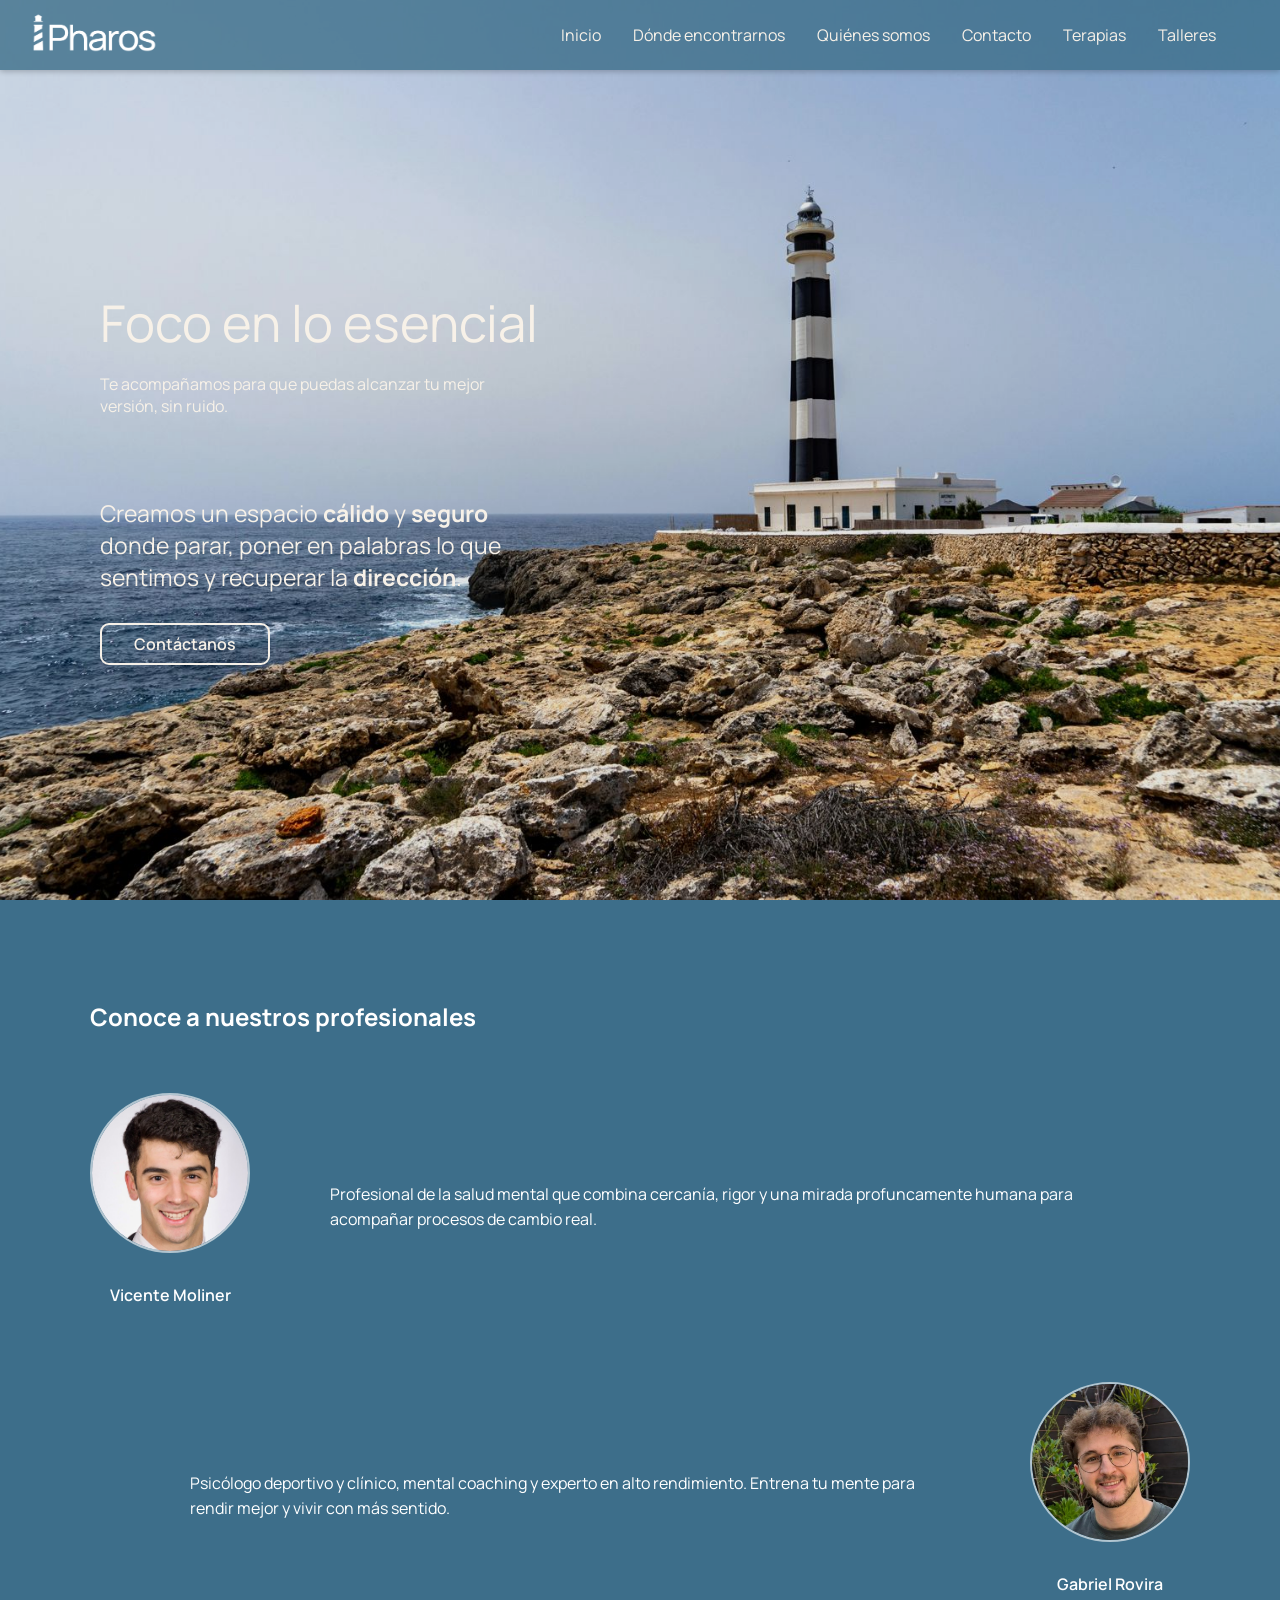
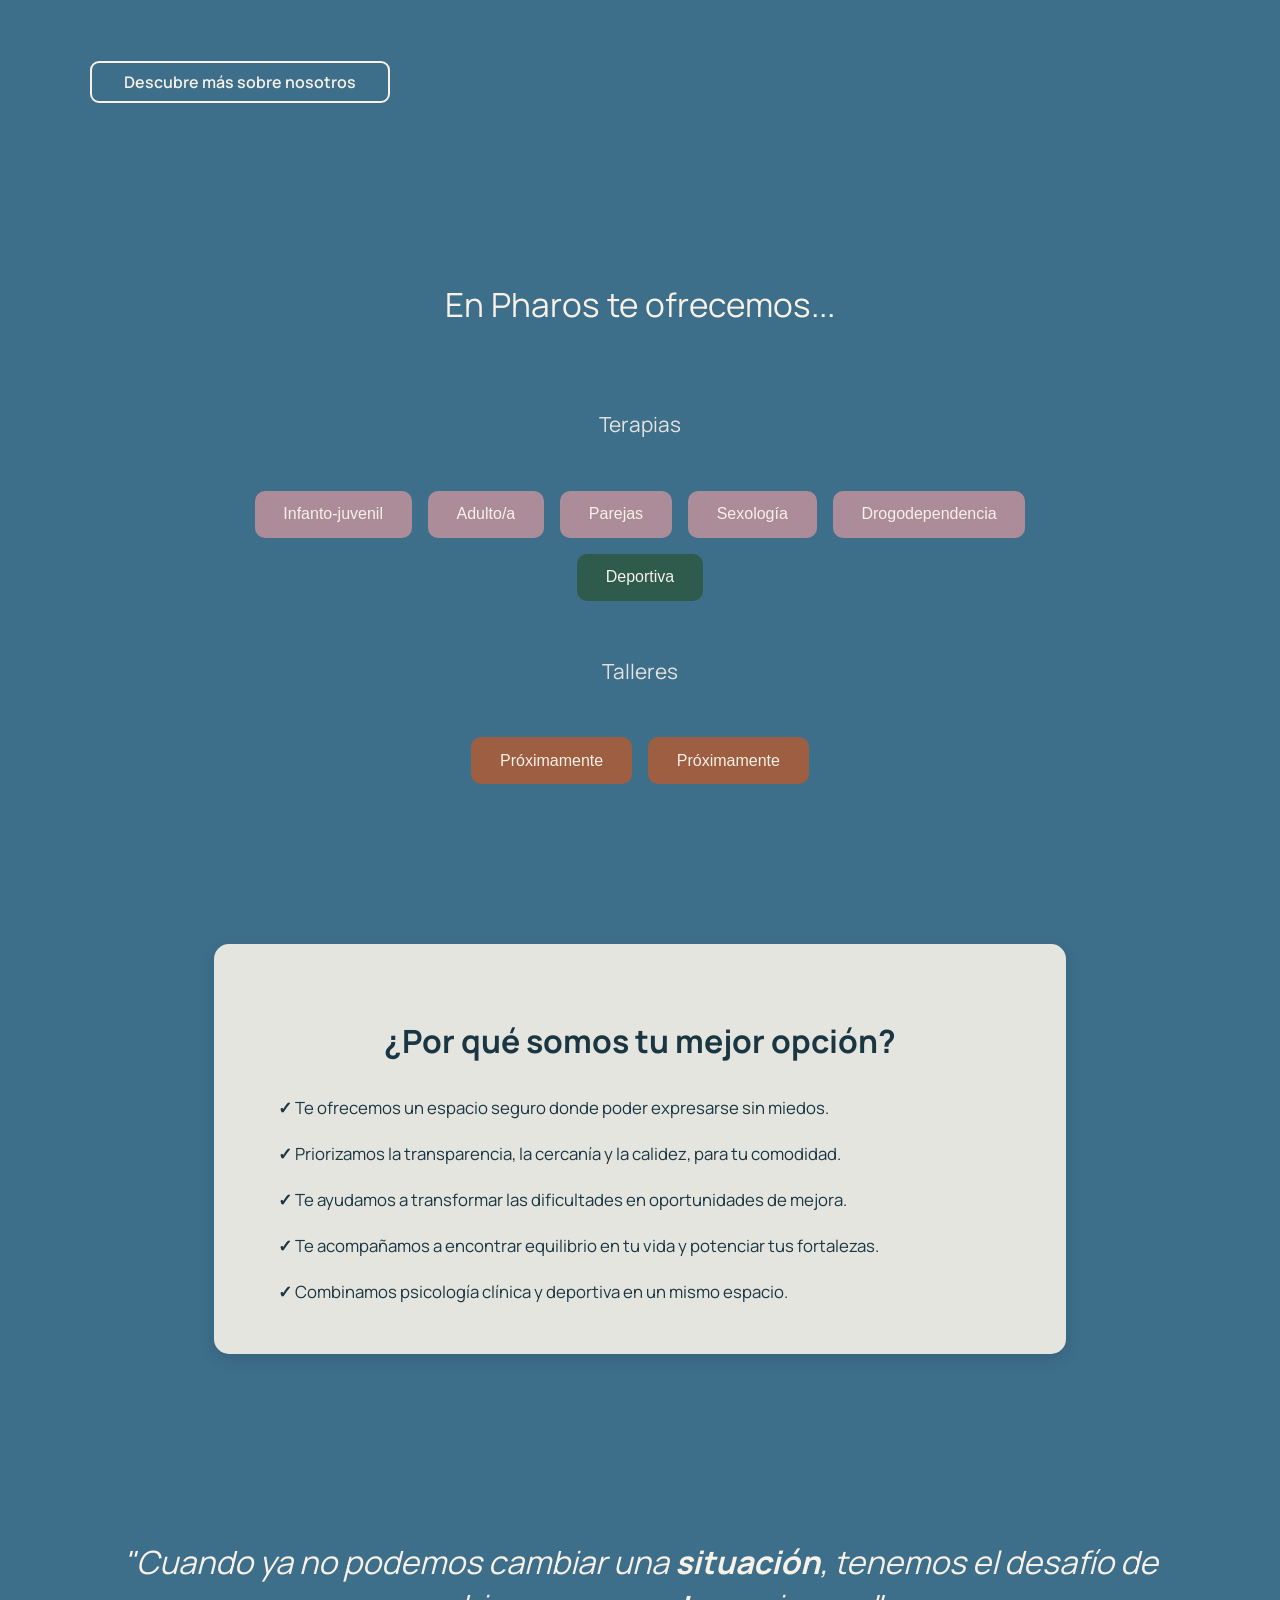
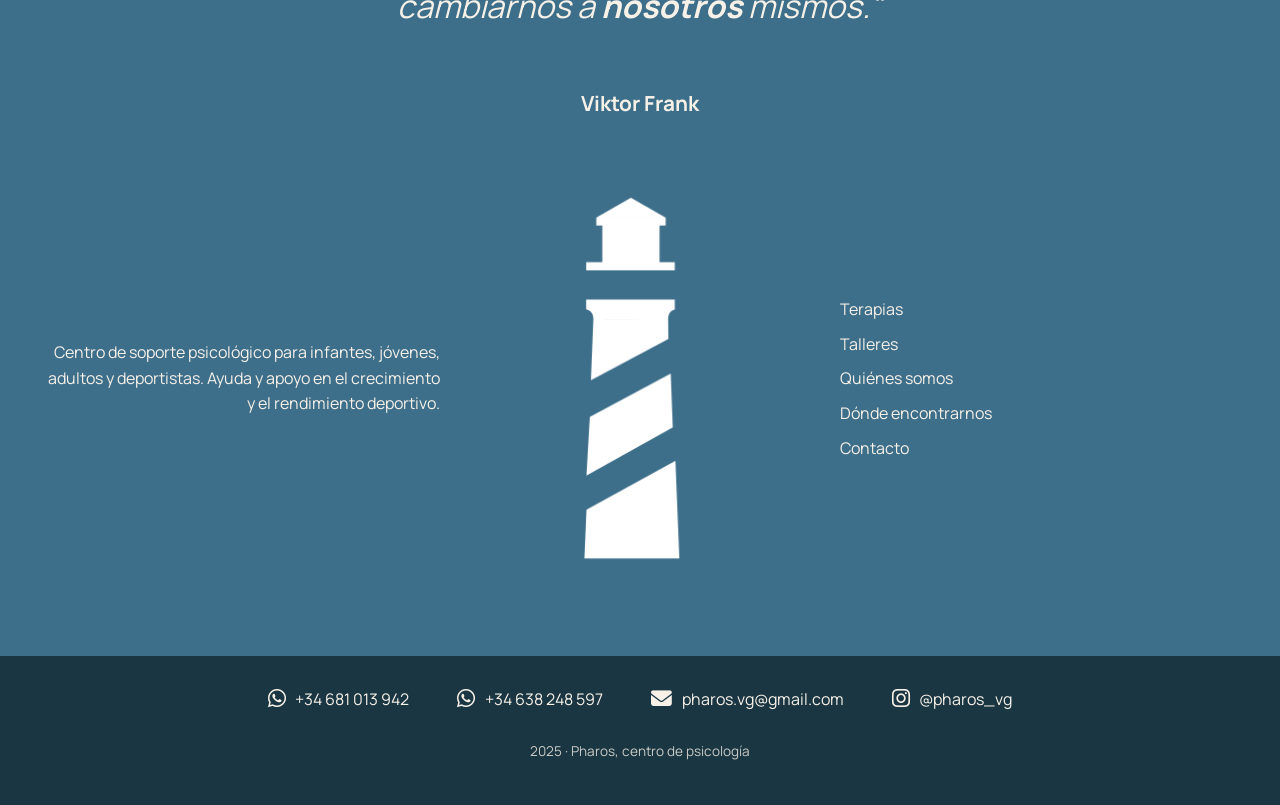
==== index.html @ 06c0b414 "update" ====
<!DOCTYPE html>
<html lang="es">

<head>
    <meta charset="UTF-8" />
    <meta name="viewport" content="width=device-width, initial-scale=1.0" />
    <title>Home Pharos</title>
    <link rel="stylesheet" href="style.css" />
    <link rel="preconnect" href="https://fonts.googleapis.com">
    <link rel="preconnect" href="https://fonts.gstatic.com" crossorigin>
    <link href="https://fonts.googleapis.com/css2?family=Manrope:wght@400;500;600;700&display=swap" rel="stylesheet">
    <link rel="stylesheet" href="https://cdnjs.cloudflare.com/ajax/libs/font-awesome/6.6.0/css/all.min.css">

</head>

<style>
    /* Estilo general */
    body {
        display: flex;
        flex-direction: column;
        align-items: flex-start;
        margin: 0;
        font-family: 'Manrope', sans-serif;
        background-color: #3D6E8A;
        /* mismo azul que home-ofrecemos */
    }

    main {
        display: flex;
        flex-direction: column;
    }


    /*HOME */

    /*Section 1 Home - Pharos Foco en lo esencial*/

    .home-hero {
        background-image: url('assets/faro_home.jpeg');
        background-size: cover;
        background-repeat: no-repeat;
        background-position: center;
        color: #F7F1E8;
        display: flex;
        flex-direction: column;
        align-items: flex-start;
        justify-content: center;
        height: 100vh;
    }

    .home-hero::before {
        content: "";
        position: absolute;
        top: 0;
        left: 0;
        width: 100%;
        height: 100%;
        background: rgba(0, 0, 0, 0.1);
        z-index: 1;
    }

    h1.hero-titulo {
        font-weight: normal;
        font-size: 38pt;
        margin-bottom: auto;
    }

    .hero-container {
        padding: 100px;
        width: 50%;
        z-index: 2;
    }


    p.hero-big-text {
        font-size: 23px;
        margin-top: 5rem;
        margin-bottom: 2.5rem;
    }

    .btn-hero {
        background-color: transparent;
        color: #F7F1E8;
        padding: 0.5rem 2rem;
        border-radius: 9px;
        font-size: 1rem;
        cursor: pointer;
        font-weight: 600;
        text-decoration: none;
        transition: all 0.3s ease;
        border: 2px solid #F7F1E8;
    }

    .btn-hero:hover {
        background-color: rgba(247, 241, 232, 0.9);
        color: #3D6E8A;
    }


    /*Section 2 Home -En Pharos te ofrecemos...*/


    .home-ofrecemos {
        background-color: #3D6E8A;
        /* fondo azul medio */
        color: #F7F1E8;
        /* texto blanco cálido */
        padding: 5rem 2rem;
        display: flex;
        justify-content: center;
        align-items: center;
        text-align: center;
    }

    .ofrecemos-container {
        max-width: 900px;
        display: flex;
        flex-direction: column;
        align-items: center;
        gap: 2rem;
    }

    /* --- Títulos --- */
    .ofrecemos-container h2 {
        font-weight: normal;
        font-size: 25pt;
    }

    .ofrecemos-container h3 {
        font-weight: normal;
        font-size: 1.3rem;
        margin-top: 1.5rem;
        color: #F7F1E8;
        opacity: 0.9;
    }

    /* --- Listas de botones --- */
    .ofrecemos-container ul {
        list-style: none;
        display: flex;
        flex-wrap: wrap;
        justify-content: center;
        gap: 1rem;
        padding: 0;
        margin: 0;
    }

    /* --- Botones base --- */
    .ofrecemos-container button {
        border: none;
        color: #F7F1E8;
        padding: 0.9rem 1.8rem;
        border-radius: 10px;
        font-size: 1rem;
        cursor: pointer;
        transition: transform 0.2s ease, opacity 0.3s ease;
    }

    /* --- Colores específicos --- */
    .btn-rosa {
        background-color: #AD8C9A;
    }

    .btn-verde {
        background-color: #2F5B4C;
    }

    .btn-marron {
        background-color: #9E5E41;
    }

    /* --- Efecto hover --- */
    .ofrecemos-container button:hover {
        transform: translateY(-3px);
        opacity: 0.9;
    }



    /*Section 3 Home - ¿Por qué somos tu mejor opción?*/

    .home-opcion {
        background-color: #3D6E8A;
        padding: 5rem 2rem;
        display: flex;
        justify-content: center;
        align-items: center;
    }

    .opcion-container {
        background-color: #f7f1e8e8;
        border-radius: 15px;
        padding: 3rem 4rem;
        box-shadow: 0 5px 15px rgba(0, 0, 0, 0.1);
        text-align: left;
        width: 70%;
    }

    .home-opcion h2 {
        color: #1A3642;
        /* azul oscuro del footer */
        text-align: center;
        font-size: 2rem;
        margin-bottom: 2rem;
    }

    .home-opcion ul {
        list-style: none;
        padding: 0;
        margin: 0;
        display: flex;
        flex-direction: column;
        gap: 1.2rem;
    }

    .home-opcion li p {
        color: #1A3642;
        /* azul oscuro */
        font-size: 1.05rem;
        line-height: 1.6;
        margin: 0;
    }

    /*Section 4 Home - Cita de Frank*/
    .home-final {
        background-color: #3D6E8A;
        /* fondo azul */
        color: #F7F1E8;
        padding: 5rem 2rem;
        display: flex;
        justify-content: center;
    }

    .final-container {
        max-width: 1200px;
        display: flex;
        flex-direction: column;
        align-items: center;
        gap: 2rem;
    }

    /* Título arriba, en cursiva */
    .final-titulo {
        font-style: italic;
        font-size: 2rem;
        font-weight: normal;
        text-align: center;
        margin-bottom: 0.5rem;
    }

    .final-container h3 {
        font-size: 1.3rem;
        text-align: center;
        margin-bottom: 2rem;
    }

    /* Contenedor horizontal para texto1 - imagen - lista */
    .final-content {
        display: flex;
        justify-content: center;
        align-items: center;
        flex-direction: row;
        flex-wrap: wrap;
        align-content: center;
    }

    /* Texto 1 alineado a la derecha */
    .texto1 {
        flex: 1;
        text-align: right;
        font-size: 1rem;
        line-height: 1.6;
    }

    /* Imagen centrada */
    .imagen {
        flex: 1;
        display: flex;
        justify-content: center;
        align-items: center;
        min-width: 150px;
        max-width: 36%;
    }

    img {
        max-width: inherit;
    }

    /* Lista alineada a la izquierda, sin bullets */
    .final-lista {
        flex: 1;
        list-style: none;
        padding: 0;
        margin: 0;
        text-align: left;
        display: flex;
        flex-direction: column;
        gap: 0.8rem;
    }

    .final-lista li {
        font-size: 1rem;
    }



    .home-profesionales {
        /* ajusta al color que uses */
        padding: 80px 20px;
    }

    .profesionales-container {
        max-width: 1100px;
        margin: 0 auto;
    }

    .home-profesionales h2 {
        color: #fff;
        margin-bottom: 60px;
    }

    /* Bloque general de cada profesional */
    .profesional {
        display: flex;
        align-items: center;
        margin-bottom: 60px;
        color: #fff;
        gap: 80px;
        padding-right: 100px;
    }

    .profesional.gabriel {
        padding-right: 0;
        flex-direction: row-reverse;
        padding-left: 100px;
    }

    /* Perfil (foto + nombre) */
    .perfil {
        display: flex;
        flex-direction: column;
        align-items: center;
        text-align: center;
    }

    /* Simulación de foto */
    .perfil a {
        width: 160px;
        height: 160px;
        border-radius: 50%;
        background-color: #ccc;
        display: flex;
        align-items: center;
        justify-content: center;
        margin-bottom: 15px;
        text-decoration: none;
        color: #000;
    }

    .perfil p {
        font-weight: 600;
    }

    /* Texto descriptivo */
    .profesional>p {
        line-height: 1.6;
    }

    .perfil img {
        width: 160px;
        height: 160px;
        border-radius: 50%;
        object-fit: cover;
        margin-bottom: 15px;
        border: 2px solid rgba(255, 255, 255, 0.6);
    }


    /* Responsive para móvil */
    @media (max-width: 900px) {

        .final-content {
            flex-direction: column;
            align-items: center;
            text-align: center;
        }

        .home-hero::before {
            background: rgba(0, 0, 0, 0.15);
        }

        .hero-container {
            padding: 50px;
            z-index: 2;
            width: 100%;
        }

        h1.hero-titulo {
            font-size: 26pt;
        }

        p.hero-big-text {
            font-size: 20px;
            margin-top: 6rem;
            margin-bottom: 2rem;
        }

        .ofrecemos-container {
            gap: 0rem;
        }

        .ofrecemos-container h2 {
            font-size: 20pt;
        }

        .home-ofrecemos {
            padding: 1rem 2rem;
        }

        .opcion-container {
            padding: 1rem 2rem;
        }

        .home-opcion h2 {
            font-size: 20pt;
            margin-bottom: 1rem;
        }

        .home-final {
            padding: 1rem 2rem;
        }

        .final-titulo {
            font-size: 20pt;
            margin-bottom: 0rem;
        }

        .final-container h3 {
            font-size: 1rem;
            margin-bottom: 0rem;
            margin-top: 0;
        }

        .texto1,
        .imagen,
        .final-lista {
            text-align: center;
        }

        .final-lista {
            gap: 0.5rem;
        }

        .profesional {
            grid-template-columns: 1fr;
            text-align: center;
        }

        .profesional.gabriel {
            grid-template-columns: 1fr;
        }

        .profesional.gabriel .perfil,
        .profesional.gabriel>p {
            grid-column: auto;
        }
    }
</style>

<body>

    <header>
        <nav class="top-nav">
            <a href="index.html">
                <img src="assets/logo_Blanco.png" alt="Pharos Logo" class="logo">
            </a>
            <ul class="nav-links">
                <li><a href="index.html">Inicio</a></li>
                <li><a href="donde_encontrarnos.html">Dónde encontrarnos</a></li>
                <li><a href="quienes_somos.html">Quiénes somos</a></li>
                <li><a href="construccion.html">Contacto</a></li>
                <li><a href="terapias.html">Terapias</a></li>
                <li><a href="construccion.html">Talleres</a></li>
            </ul>

            <button aria-label="Abrir menú" class="menu-btn">
                <span></span>
                <span></span>
                <span></span>
            </button>
        </nav>
    </header>


    <main>
        <section class="home-hero">
            <div class="hero-container">
                <h1 class="hero-titulo">Foco en lo esencial</h1>
                <p class="hero-mini-text">Te acompañamos para que puedas alcanzar tu mejor versión, sin ruido.</p>
                <p class="hero-big-text">
                    Creamos un espacio <strong> cálido</strong> y
                    <strong> seguro</strong> donde parar, poner en palabras
                    lo que sentimos y recuperar la <strong>dirección</strong>.
                </p>
                <a class="btn-hero" href="construccion.html">Contáctanos</a>
            </div>
        </section>

        <section class="home-profesionales">
            <div class="profesionales-container">
                <h2>Conoce a nuestros profesionales</h2>
                <div class="profesional vicente">
                    <div class="perfil">
                        <img src="assets/vicente.jpeg" alt="Vicente Moliner">
                        <p>Vicente Moliner</p>
                    </div>
                    <p>
                        Profesional de la salud mental que combina cercanía, rigor
                        y una mirada profuncamente humana para acompañar procesos de
                        cambio real.
                    </p>
                </div>
                <div class="profesional gabriel">
                    <div class="perfil">
                        <img src="assets/gabi_perfil.jpeg" alt="Vicente Moliner">
                        <p>Gabriel Rovira</p>
                    </div>
                    <p>
                        Psicólogo deportivo y clínico, mental coaching y experto
                        en alto rendimiento. Entrena tu mente para rendir mejor
                        y vivir con más sentido.
                    </p>
                </div>
                <a class="btn-hero" href="sobre_nosotros.html">Descubre más sobre nosotros</a>
            </div>
        </section>

        <section class="home-ofrecemos">
            <div class="ofrecemos-container">
                <h2 class="ofrecemos-titulo">En Pharos te ofrecemos...</h2>
                <h3>Terapias</h3>
                <ul>
                    <li><button class="btn-rosa" id="btn-infante">Infanto-juvenil</button></li>
                    <li><button class="btn-rosa" id="btn-adulto">Adulto/a</button></li>
                    <li><button class="btn-rosa" id="btn-pareja">Parejas</button></li>
                    <li><button class="btn-rosa" id="btn-sexologia">Sexología</button></li>
                    <li><button class="btn-rosa" id="btn-drogodependencia">Drogodependencia</button></li>
                    <li><button class="btn-verde" id="btn-deporte">Deportiva</button></li>
                </ul>
                <h3>Talleres</h3>
                <ul>
                    <li><button class="btn-marron" id="btn-taller1">Próximamente</button></li>
                    <li><button class="btn-marron" id="btn-taller2">Próximamente</button></li>
                </ul>
            </div>
        </section>

        <section class="home-opcion">
            <div class="opcion-container">
                <h2>¿Por qué somos tu mejor opción?</h2>
                <ul>
                    <li>
                        <p><strong>✓ </strong>Te ofrecemos un espacio seguro donde poder expresarse sin miedos.</p>
                    </li>
                    <li>
                        <p><strong>✓ </strong>Priorizamos la transparencia, la cercanía y la calidez, para tu comodidad.
                        </p>
                    </li>
                    <li>
                        <p><strong>✓ </strong>Te ayudamos a transformar las dificultades en oportunidades de mejora.</p>
                    </li>
                    <li>
                        <p><strong>✓ </strong>Te acompañamos a encontrar equilibrio en tu vida y potenciar tus
                            fortalezas.</p>
                    </li>
                    <li>
                        <p><strong>✓ </strong>Combinamos psicología clínica y deportiva en un mismo espacio.</p>
                    </li>
                </ul>
            </div>
        </section>

        <section class="home-final">
            <div class="final-container">
                <h2 class="final-titulo">
                    "Cuando ya no podemos cambiar una <strong>situación</strong>,
                    tenemos el desafío de cambiarnos a <strong>nosotros</strong> mismos."
                </h2>
                <h3>Viktor <strong>Frank</strong></h3>

                <div class="faro-zona">
                    <div class="final-content">
                        <p class="texto1">
                            Centro de soporte psicológico para infantes,
                            jóvenes, adultos y deportistas. Ayuda y apoyo en
                            el crecimiento y el rendimiento deportivo.
                        </p>
                        <div class="imagen">
                            <img src="assets/logo_Blanco_faro.png" alt="Imagen del Faro">
                        </div>

                        <ul class="final-lista">
                            <li>Terapias</li>
                            <li>Talleres</li>
                            <li>Quiénes somos</li>
                            <li>Dónde encontrarnos</li>
                            <li>Contacto</li>
                        </ul>
                    </div>
                </div>
            </div>
        </section>


    </main>

    <footer>
        <div class="footer-container">
            <ul class="footer-links">
                <li>
                    <a href="https://wa.me/34681013942" target="_blank">
                        <i class="fa-brands fa-whatsapp"></i>
                        +34 681 013 942
                    </a>
                </li>
                <li>
                    <a href="https://wa.me/34638248597" target="_blank">
                        <i class="fa-brands fa-whatsapp"></i>
                        +34 638 248 597
                    </a>
                </li>
                <li>
                    <a href="mailto:pharos.vg@gmail.com">
                        <i class="fa-solid fa-envelope"></i>
                        pharos.vg@gmail.com
                    </a>
                </li>
                <li>
                    <a href="https://instagram.com/pharos_vg" target="_blank">
                        <i class="fa-brands fa-instagram"></i>
                        @pharos_vg
                    </a>
                </li>
            </ul>
            <p class="footer-copy">2025 · Pharos, centro de psicología</p>
        </div>
    </footer>

    <script src="script.js"></script>

</body>

</html>
---- style.css ----
/* Estilo general */
body {
    display: flex;
    flex-direction: column;
    align-items: flex-start;
    margin: 0;
    font-family: 'Manrope', sans-serif;
    background-color: #3D6E8A;
    /* mismo azul que home-ofrecemos */
}

main {
    width: 100%;
    display: flex;
    flex-direction: column;
}

/*Header - Menú - Nav */

header {
    position: fixed;
    top: 0;
    left: 0;
    width: 100%;
    background-color: rgba(61, 110, 138, 0.8);
    z-index: 1000;
    box-shadow: 0 2px 5px rgba(0, 0, 0, 0.2);
}

.top-nav {
    display: flex;
    align-items: center;
    padding: 0.5rem 2rem;
    justify-content: space-between;
}


.top-nav ul {
    list-style: none;
    display: flex;
}

.top-nav a {
    text-decoration: none;
    color: #F7F1E8;
    margin-right: 2rem;
}

.top-nav a:hover {
    color: #12262D;
}

.menu-btn {
    display: none;
}



img.logo {
    max-width: 125px;
    height: auto;
}


/*FOOTER */
* {
    box-sizing: border-box;
}

footer {
    width: 100%;
    background-color: #1A3642;
    color: #F7F1E8;
    padding: 2rem 1.5rem;
}

.footer-container {
    display: flex;
    flex-direction: column;
    align-items: center;
    gap: 1.5rem;
}

.footer-links {
    list-style: none;
    display: flex;
    justify-content: center;
    align-items: center;
    gap: 3rem;
    padding: 0;
    margin: 0;
    flex-wrap: wrap;

}


.footer-links a {
    text-decoration: none;
    color: #F7F1E8;
    font-size: 1rem;
    display: flex;
    align-items: center;
    gap: 0.6rem;
    transition: color 0.3s ease;
}

.footer-links a:hover {
    color: #D1E8E2;
}

.footer-links i {
    font-size: 1.3rem;
}

.footer-copy {
    font-size: 0.85rem;
    color: #F7F1E8;
    opacity: 0.8;
    text-align: center;
    margin-top: 0.5rem;
}

@media (max-width: 800px) {

    img.logo {
        max-width: 95px;
    }

    .footer-links {
        flex-direction: column;
        gap: 1rem;
    }

    .footer-copy {
        margin-top: 1rem;
    }

    .top-nav ul {
        display: none;
    }

    .top-nav {
        padding: 1rem 2rem;
    }

    .menu-btn {
        background: none;
        border: none;
        cursor: pointer;
        display: flex;
        flex-direction: column;
        justify-content: space-between;
        width: 24px;
        height: 19px;
        padding: 0;
    }

    .menu-btn span {
        display: block;
        height: 3px;
        width: 100%;
        background-color: #F7F1E8;
        border-radius: 2px;
        transition: background-color 0.3s ease;
    }

    .menu-btn:hover span {
        background-color: #1A3642;
    }

    header.menu-open {
    background-color: rgba(61, 110, 138, 0.95) !important;
}


    .nav-links {
        display: none;
        position: absolute;
        top: 50px;
        left: 0;
        width: 100%;
        background-color: rgba(61, 110, 138, 0.95);
        flex-direction: column;
        text-align: center;
        padding: 1rem 0;
        gap: 1.5rem;
        box-shadow: 0 2px 5px rgba(0, 0, 0, 0.3);
        transition: all 0.3s ease-in-out;
    }

    .nav-links.open {
        display: flex;
    }

    .nav-links a {
        margin: 0;
        font-size: 1.2rem;
    }

}
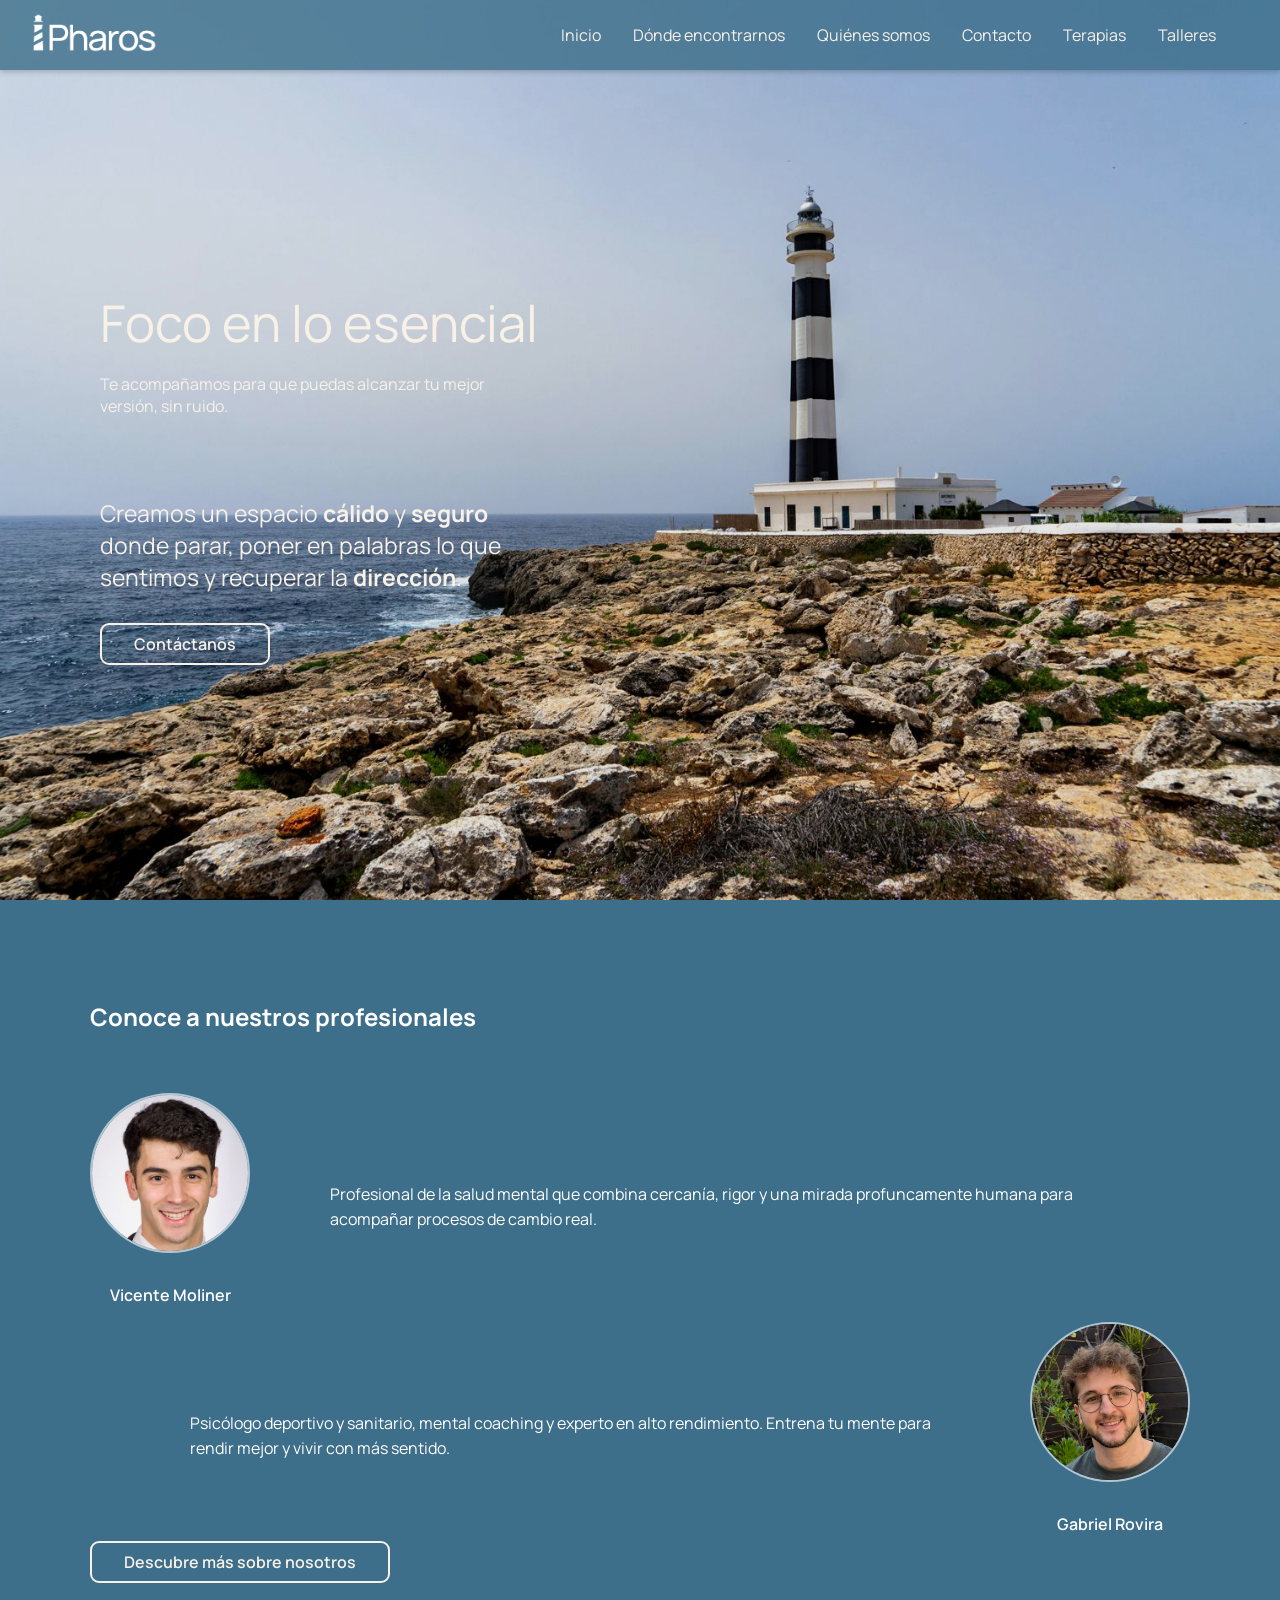
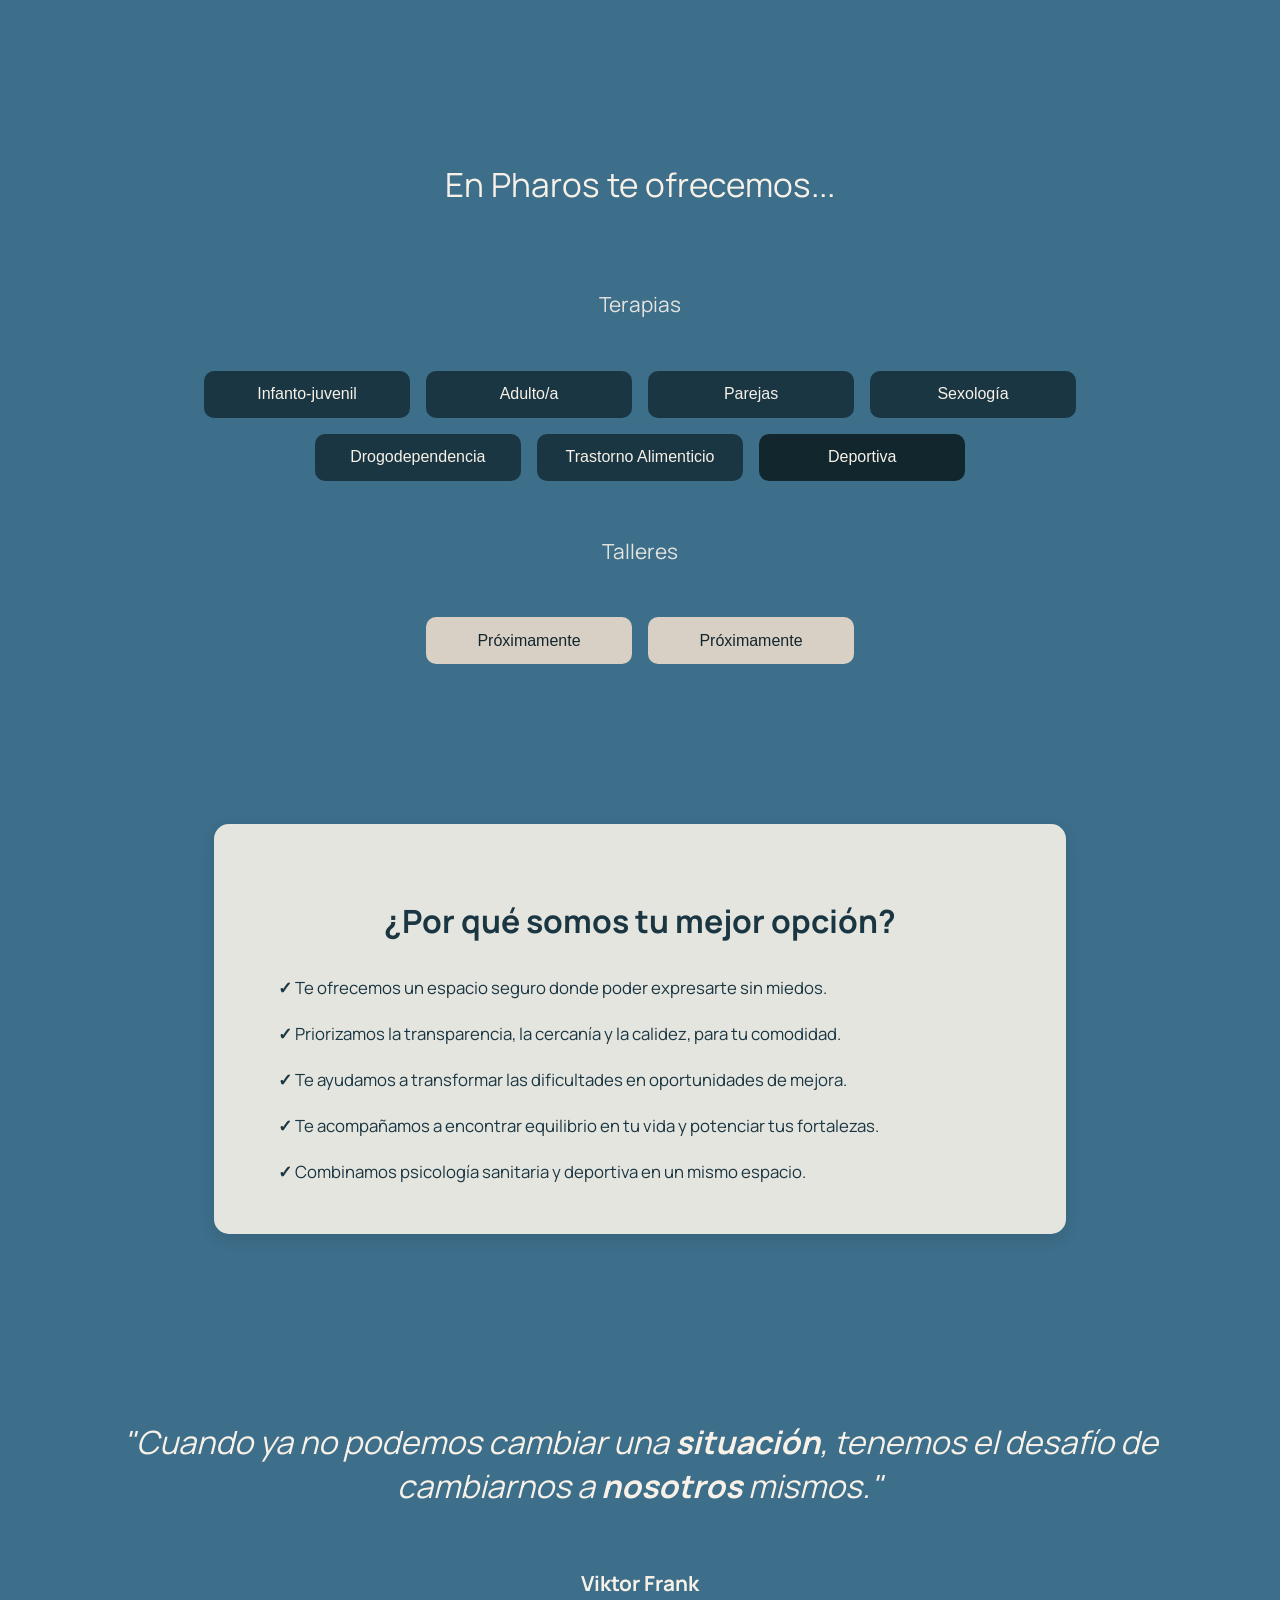
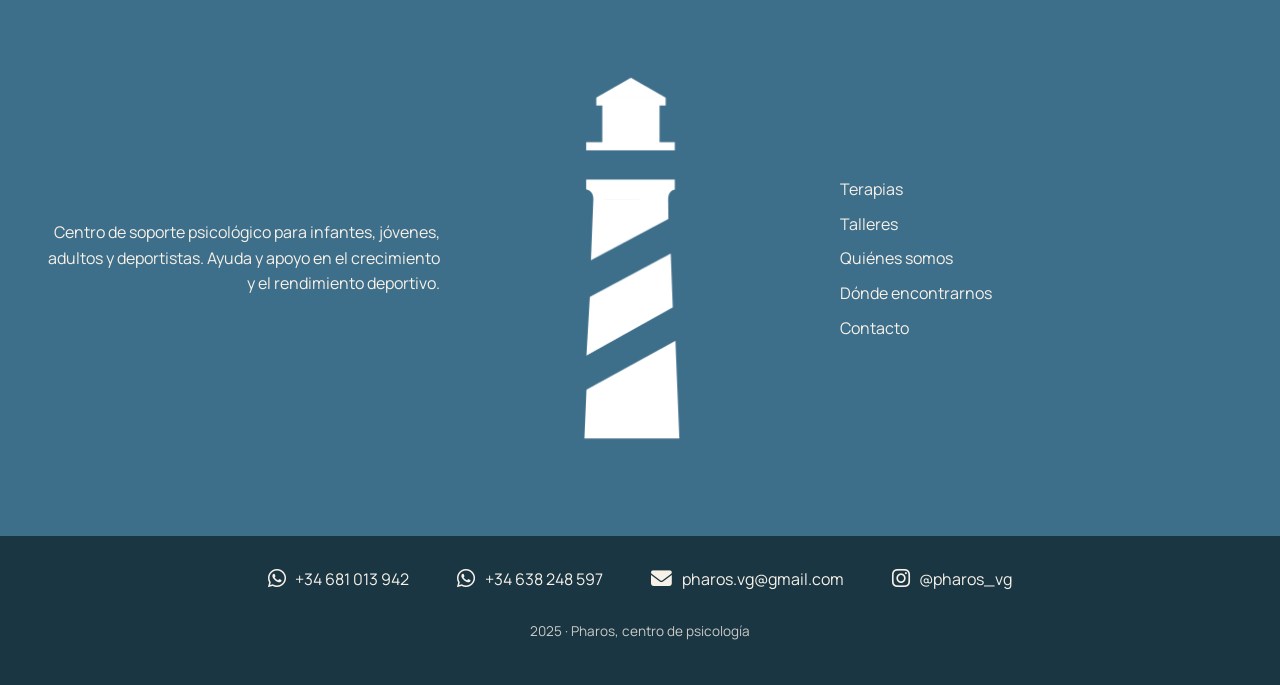
==== commit bef2f797: "más updates" ====
--- a/index.html
+++ b/index.html
@@ -10,6 +10,7 @@
     <link rel="preconnect" href="https://fonts.gstatic.com" crossorigin>
     <link href="https://fonts.googleapis.com/css2?family=Manrope:wght@400;500;600;700&display=swap" rel="stylesheet">
     <link rel="stylesheet" href="https://cdnjs.cloudflare.com/ajax/libs/font-awesome/6.6.0/css/all.min.css">
+    <link rel="icon" type="image/png" href="assets/logo_temp.jpeg">
 
 </head>
 
@@ -154,19 +155,21 @@
         font-size: 1rem;
         cursor: pointer;
         transition: transform 0.2s ease, opacity 0.3s ease;
+        min-width: 206px;
     }
 
     /* --- Colores específicos --- */
-    .btn-rosa {
-        background-color: #AD8C9A;
-    }
-
-    .btn-verde {
-        background-color: #2F5B4C;
-    }
-
-    .btn-marron {
-        background-color: #9E5E41;
+    .btn-terapia {
+        background-color: #1a3642;
+    }
+
+    .btn-deportiva {
+        background-color: #12262d;
+    }
+
+    .btn-talleres {
+        background-color: #d8d0c5;
+        color: #12262d !important;
     }
 
     /* --- Efecto hover --- */
@@ -323,7 +326,6 @@
     .profesional {
         display: flex;
         align-items: center;
-        margin-bottom: 60px;
         color: #fff;
         gap: 80px;
         padding-right: 100px;
@@ -526,12 +528,12 @@
                         <p>Gabriel Rovira</p>
                     </div>
                     <p>
-                        Psicólogo deportivo y clínico, mental coaching y experto
+                        Psicólogo deportivo y sanitario, mental coaching y experto
                         en alto rendimiento. Entrena tu mente para rendir mejor
                         y vivir con más sentido.
                     </p>
                 </div>
-                <a class="btn-hero" href="sobre_nosotros.html">Descubre más sobre nosotros</a>
+                <a class="btn-hero" href="quienes_somos.html">Descubre más sobre nosotros</a>
             </div>
         </section>
 
@@ -540,17 +542,18 @@
                 <h2 class="ofrecemos-titulo">En Pharos te ofrecemos...</h2>
                 <h3>Terapias</h3>
                 <ul>
-                    <li><button class="btn-rosa" id="btn-infante">Infanto-juvenil</button></li>
-                    <li><button class="btn-rosa" id="btn-adulto">Adulto/a</button></li>
-                    <li><button class="btn-rosa" id="btn-pareja">Parejas</button></li>
-                    <li><button class="btn-rosa" id="btn-sexologia">Sexología</button></li>
-                    <li><button class="btn-rosa" id="btn-drogodependencia">Drogodependencia</button></li>
-                    <li><button class="btn-verde" id="btn-deporte">Deportiva</button></li>
+                    <li><button class="btn-terapia" id="btn-infante">Infanto-juvenil</button></li>
+                    <li><button class="btn-terapia" id="btn-adulto">Adulto/a</button></li>
+                    <li><button class="btn-terapia" id="btn-pareja">Parejas</button></li>
+                    <li><button class="btn-terapia" id="btn-sexologia">Sexología</button></li>
+                    <li><button class="btn-terapia" id="btn-drogodependencia">Drogodependencia</button></li>
+                    <li><button class="btn-terapia" id="btn-alimentacion">Trastorno Alimenticio</button></li>
+                    <li><button class="btn-deportiva" id="btn-deporte">Deportiva</button></li>
                 </ul>
                 <h3>Talleres</h3>
                 <ul>
-                    <li><button class="btn-marron" id="btn-taller1">Próximamente</button></li>
-                    <li><button class="btn-marron" id="btn-taller2">Próximamente</button></li>
+                    <li><button class="btn-talleres" id="btn-taller1">Próximamente</button></li>
+                    <li><button class="btn-talleres" id="btn-taller2">Próximamente</button></li>
                 </ul>
             </div>
         </section>
@@ -560,7 +563,7 @@
                 <h2>¿Por qué somos tu mejor opción?</h2>
                 <ul>
                     <li>
-                        <p><strong>✓ </strong>Te ofrecemos un espacio seguro donde poder expresarse sin miedos.</p>
+                        <p><strong>✓ </strong>Te ofrecemos un espacio seguro donde poder expresarte sin miedos.</p>
                     </li>
                     <li>
                         <p><strong>✓ </strong>Priorizamos la transparencia, la cercanía y la calidez, para tu comodidad.
@@ -574,7 +577,7 @@
                             fortalezas.</p>
                     </li>
                     <li>
-                        <p><strong>✓ </strong>Combinamos psicología clínica y deportiva en un mismo espacio.</p>
+                        <p><strong>✓ </strong>Combinamos psicología sanitaria y deportiva en un mismo espacio.</p>
                     </li>
                 </ul>
             </div>
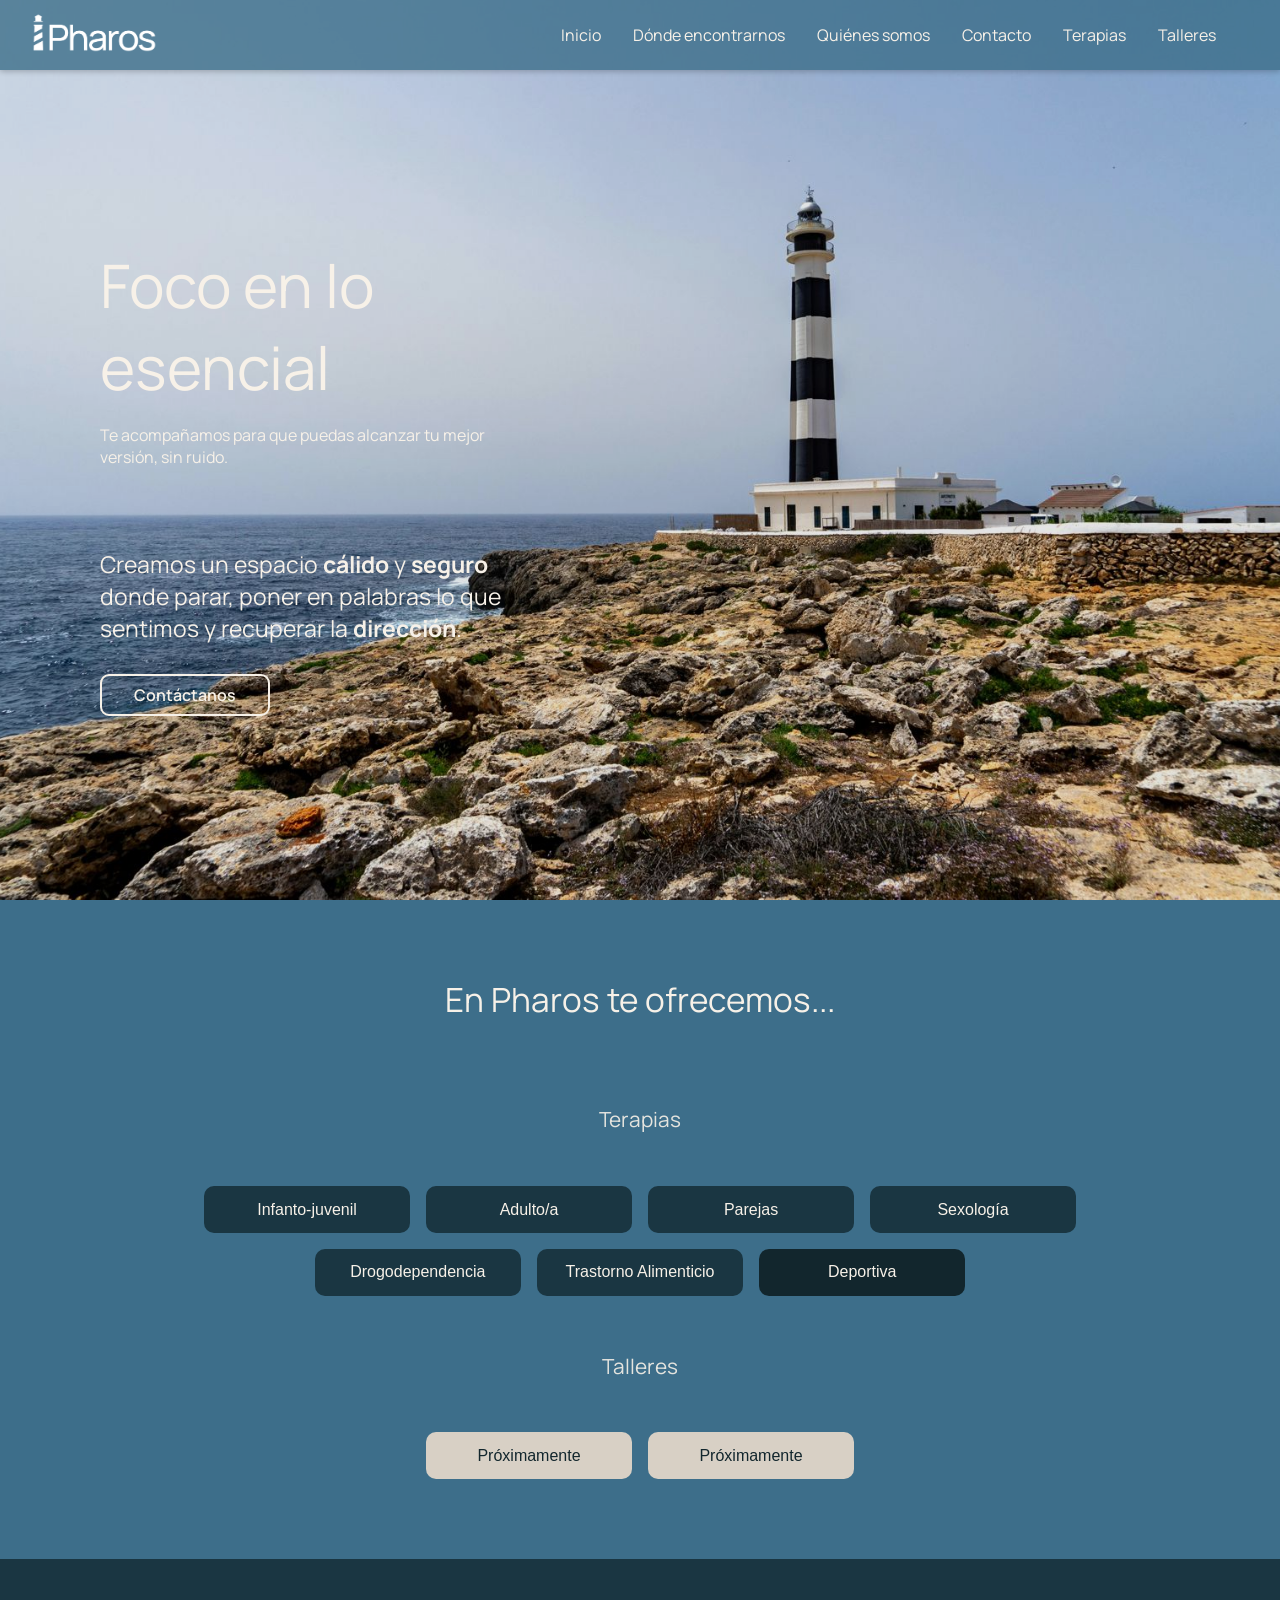
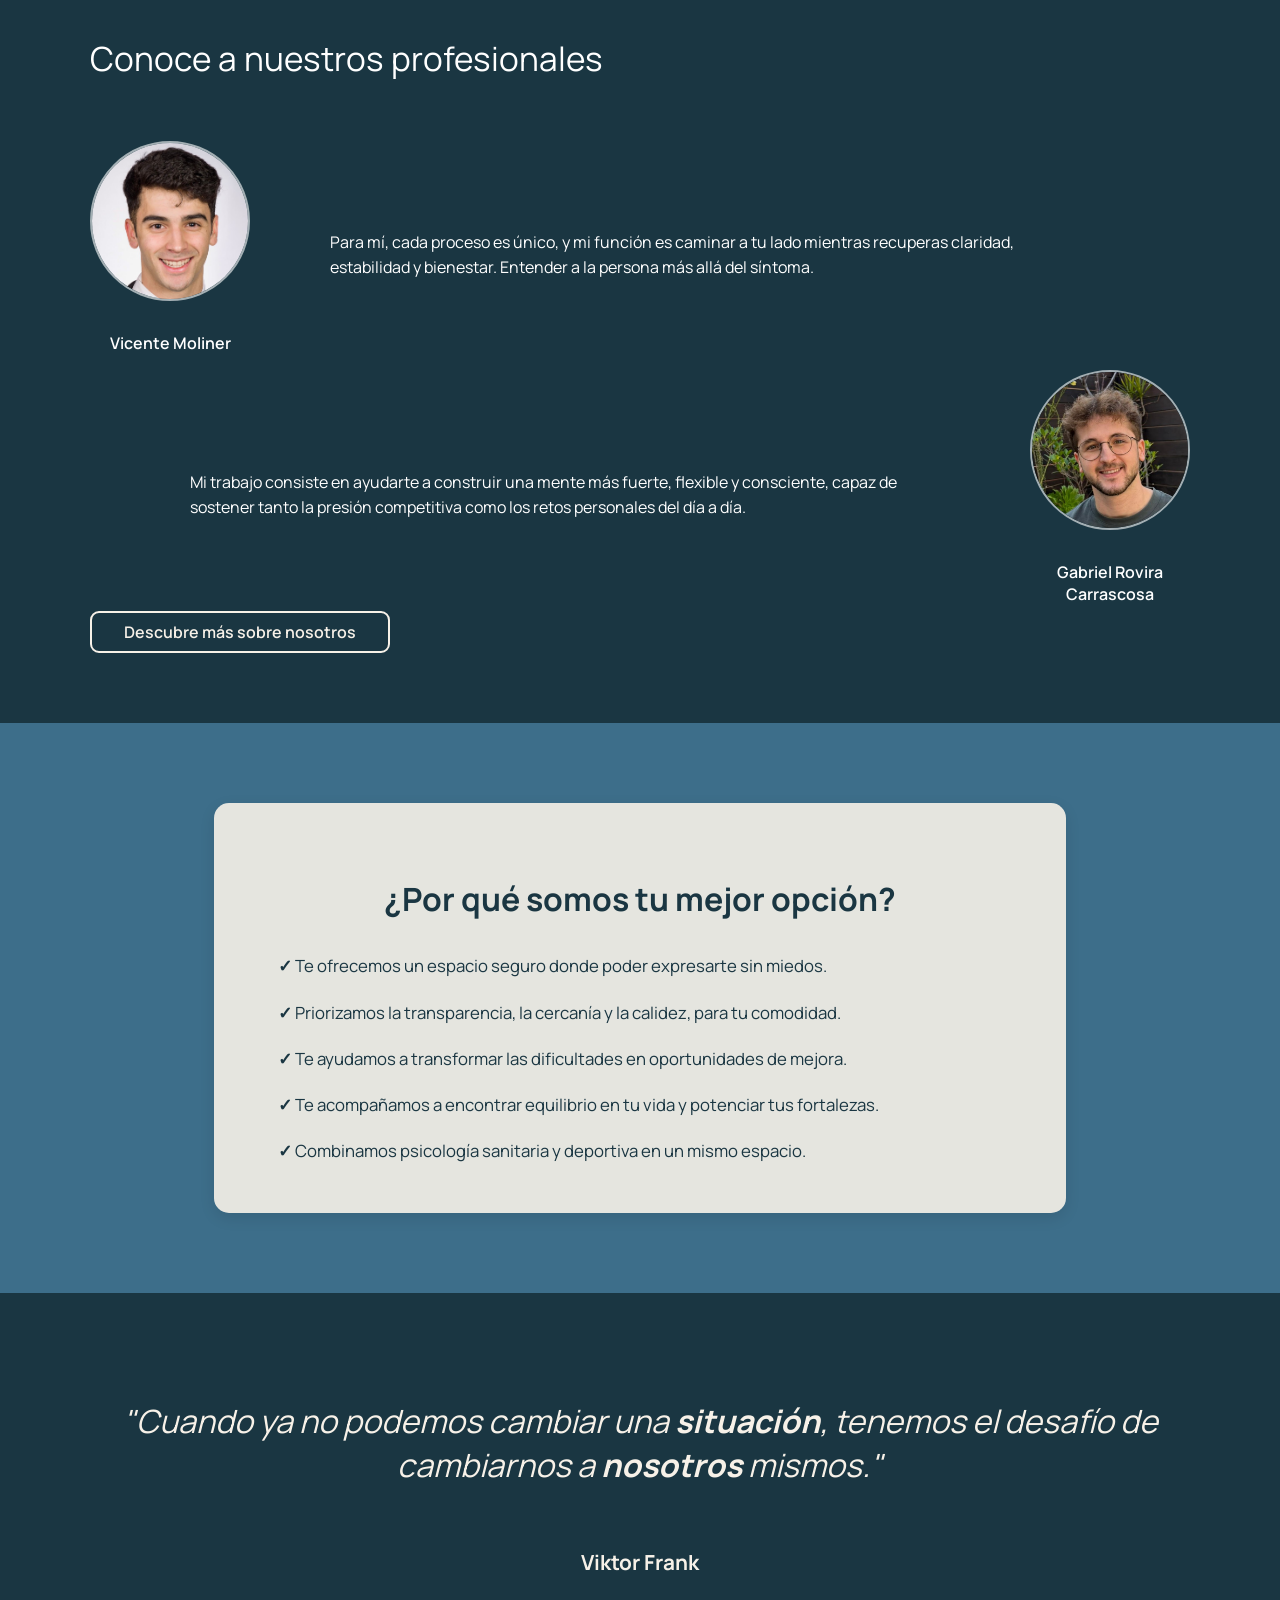
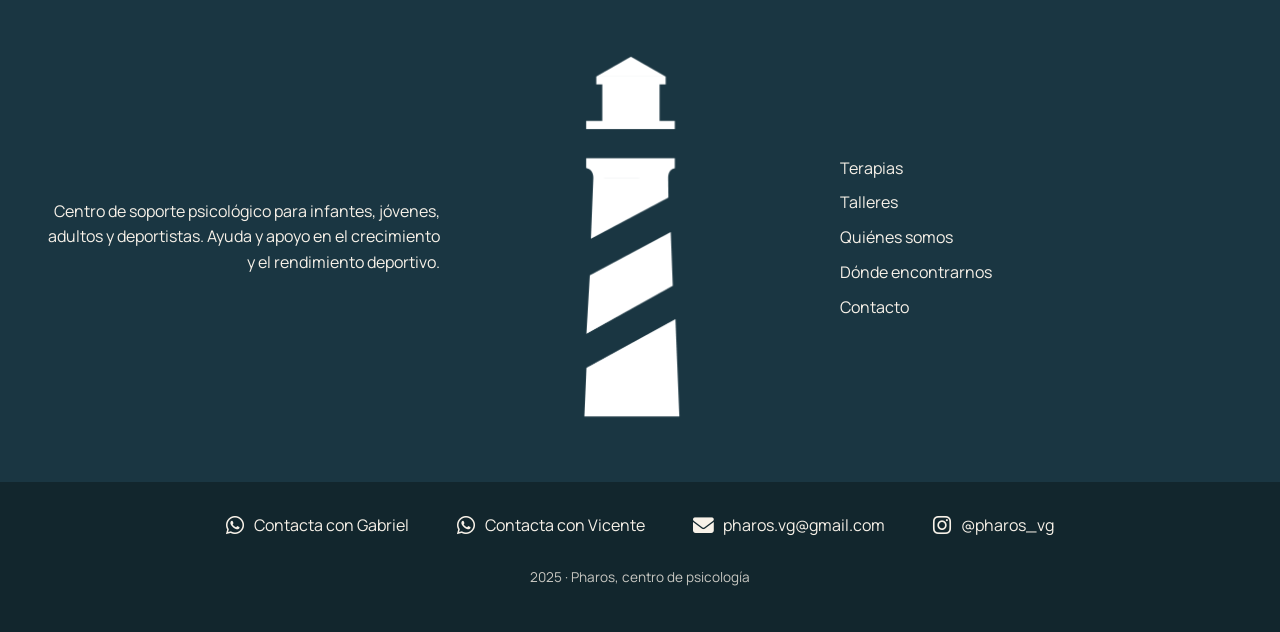
==== commit b141ddfd: "update revision" ====
--- a/index.html
+++ b/index.html
@@ -62,7 +62,7 @@
 
     h1.hero-titulo {
         font-weight: normal;
-        font-size: 38pt;
+        font-size: 45pt;
         margin-bottom: auto;
     }
 
@@ -106,7 +106,7 @@
         /* fondo azul medio */
         color: #F7F1E8;
         /* texto blanco cálido */
-        padding: 5rem 2rem;
+        padding: 3rem 2rem 5rem;
         display: flex;
         justify-content: center;
         align-items: center;
@@ -226,10 +226,10 @@
 
     /*Section 4 Home - Cita de Frank*/
     .home-final {
-        background-color: #3D6E8A;
+        background-color: #1a3642;
         /* fondo azul */
         color: #F7F1E8;
-        padding: 5rem 2rem;
+        padding: 5rem 2rem 3rem;
         display: flex;
         justify-content: center;
     }
@@ -309,7 +309,8 @@
 
     .home-profesionales {
         /* ajusta al color que uses */
-        padding: 80px 20px;
+        padding: 3rem 2rem 5rem;
+        background-color: #1a3642;
     }
 
     .profesionales-container {
@@ -320,6 +321,8 @@
     .home-profesionales h2 {
         color: #fff;
         margin-bottom: 60px;
+        font-weight: normal;
+        font-size: 25pt;
     }
 
     /* Bloque general de cada profesional */
@@ -466,6 +469,23 @@
         .profesional.gabriel>p {
             grid-column: auto;
         }
+
+        .opcion-container {
+            width: 100%;
+        }
+
+        .profesional {
+            gap: 0px;
+            padding-right: 0px;
+            flex-direction: column;
+        }
+
+        .profesional.gabriel {
+    padding-right: 0;
+    flex-direction: column;
+    padding-left: 0px;
+    margin-bottom: 2rem;
+}
     }
 </style>
 
@@ -505,35 +525,6 @@
                     lo que sentimos y recuperar la <strong>dirección</strong>.
                 </p>
                 <a class="btn-hero" href="construccion.html">Contáctanos</a>
-            </div>
-        </section>
-
-        <section class="home-profesionales">
-            <div class="profesionales-container">
-                <h2>Conoce a nuestros profesionales</h2>
-                <div class="profesional vicente">
-                    <div class="perfil">
-                        <img src="assets/vicente.jpeg" alt="Vicente Moliner">
-                        <p>Vicente Moliner</p>
-                    </div>
-                    <p>
-                        Profesional de la salud mental que combina cercanía, rigor
-                        y una mirada profuncamente humana para acompañar procesos de
-                        cambio real.
-                    </p>
-                </div>
-                <div class="profesional gabriel">
-                    <div class="perfil">
-                        <img src="assets/gabi_perfil.jpeg" alt="Vicente Moliner">
-                        <p>Gabriel Rovira</p>
-                    </div>
-                    <p>
-                        Psicólogo deportivo y sanitario, mental coaching y experto
-                        en alto rendimiento. Entrena tu mente para rendir mejor
-                        y vivir con más sentido.
-                    </p>
-                </div>
-                <a class="btn-hero" href="quienes_somos.html">Descubre más sobre nosotros</a>
             </div>
         </section>
 
@@ -555,6 +546,33 @@
                     <li><button class="btn-talleres" id="btn-taller1">Próximamente</button></li>
                     <li><button class="btn-talleres" id="btn-taller2">Próximamente</button></li>
                 </ul>
+            </div>
+        </section>
+
+        <section class="home-profesionales">
+            <div class="profesionales-container">
+                <h2>Conoce a nuestros profesionales</h2>
+                <div class="profesional vicente">
+                    <div class="perfil">
+                        <img src="assets/vicente.jpeg" alt="Vicente Moliner">
+                        <p>Vicente Moliner</p>
+                    </div>
+                    <p>
+                        Para mí, cada proceso es único, y mi función es caminar a tu lado mientras recuperas claridad,
+                        estabilidad y bienestar. Entender a la persona más allá del síntoma.
+                    </p>
+                </div>
+                <div class="profesional gabriel">
+                    <div class="perfil">
+                        <img src="assets/gabi_perfil.jpeg" alt="Vicente Moliner">
+                        <p>Gabriel Rovira Carrascosa</p>
+                    </div>
+                    <p>
+                        Mi trabajo consiste en ayudarte a construir una mente más fuerte, flexible y consciente, capaz
+                        de sostener tanto la presión competitiva como los retos personales del día a día.
+                    </p>
+                </div>
+                <a class="btn-hero" href="quienes_somos.html">Descubre más sobre nosotros</a>
             </div>
         </section>
 
@@ -623,13 +641,13 @@
                 <li>
                     <a href="https://wa.me/34681013942" target="_blank">
                         <i class="fa-brands fa-whatsapp"></i>
-                        +34 681 013 942
+                        Contacta con Gabriel
                     </a>
                 </li>
                 <li>
                     <a href="https://wa.me/34638248597" target="_blank">
                         <i class="fa-brands fa-whatsapp"></i>
-                        +34 638 248 597
+                        Contacta con Vicente
                     </a>
                 </li>
                 <li>
--- a/style.css
+++ b/style.css
@@ -69,7 +69,7 @@
 
 footer {
     width: 100%;
-    background-color: #1A3642;
+    background-color: #12262d;
     color: #F7F1E8;
     padding: 2rem 1.5rem;
 }
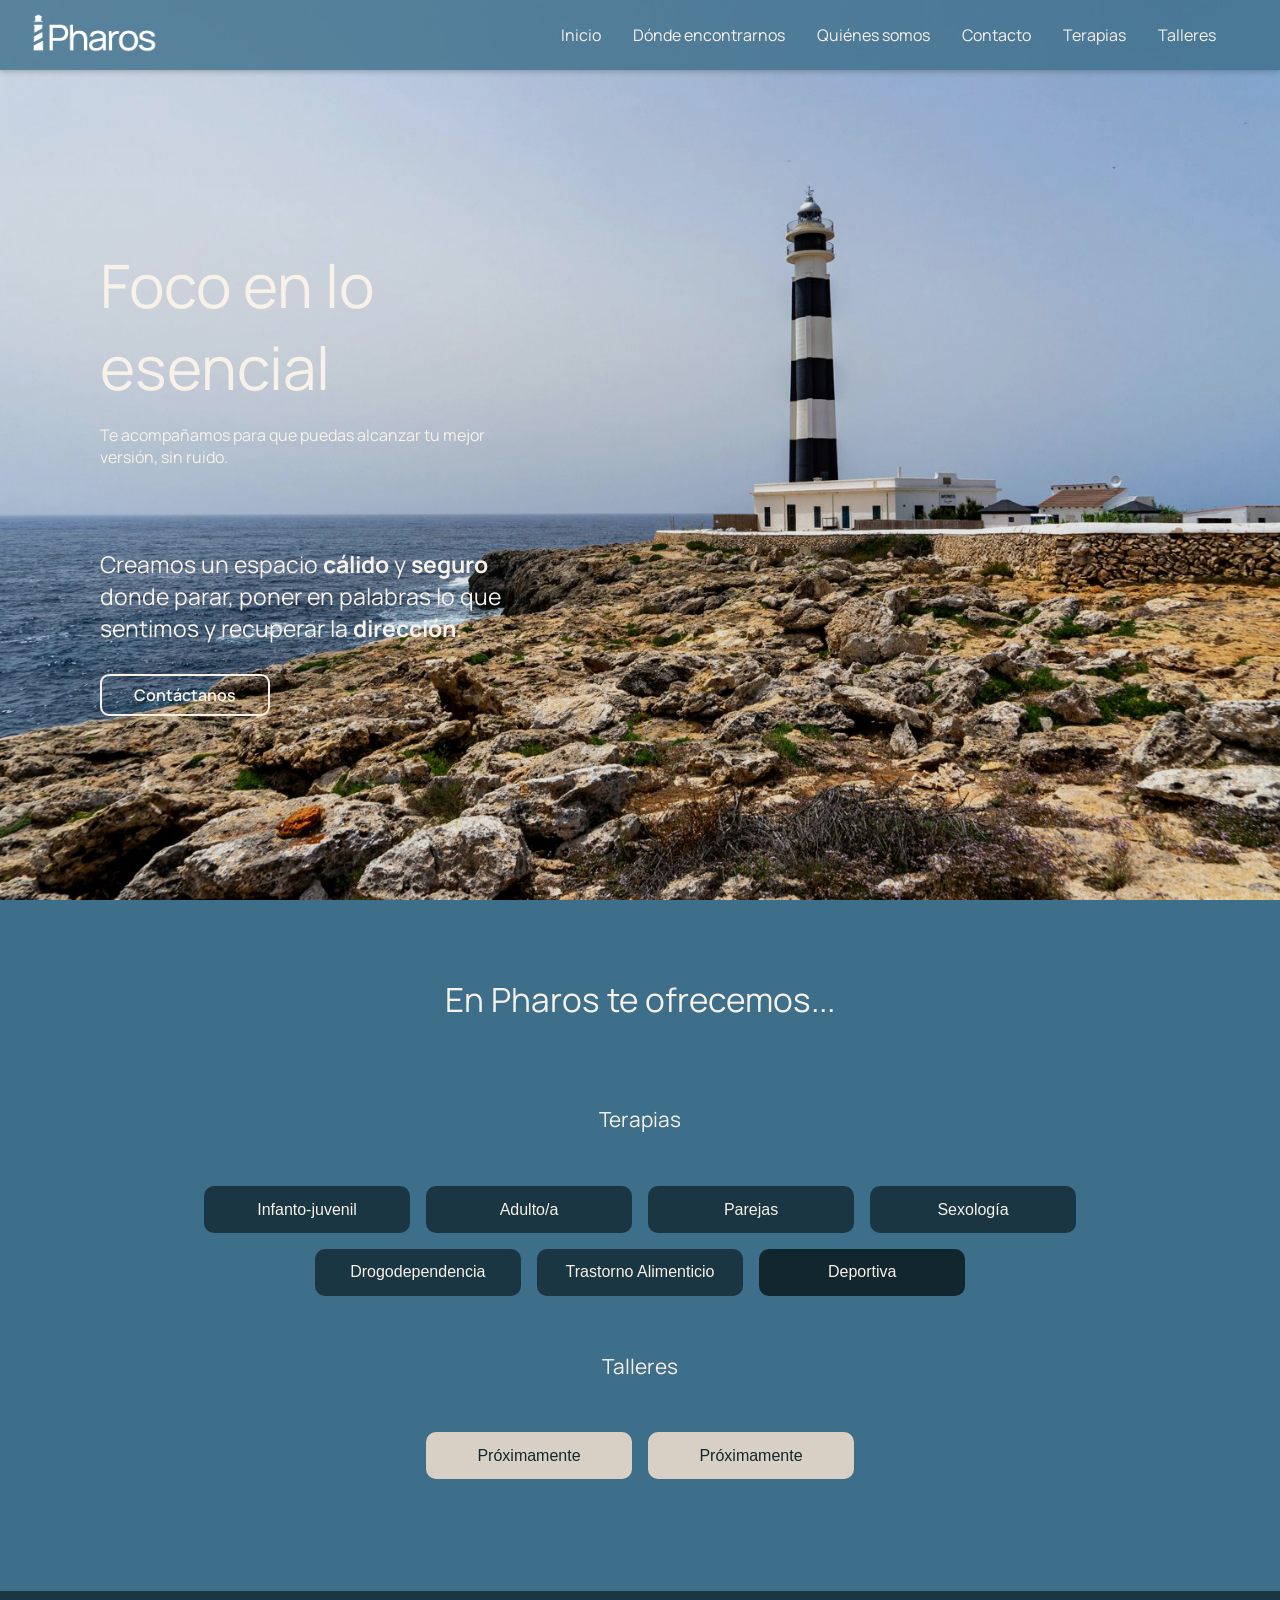
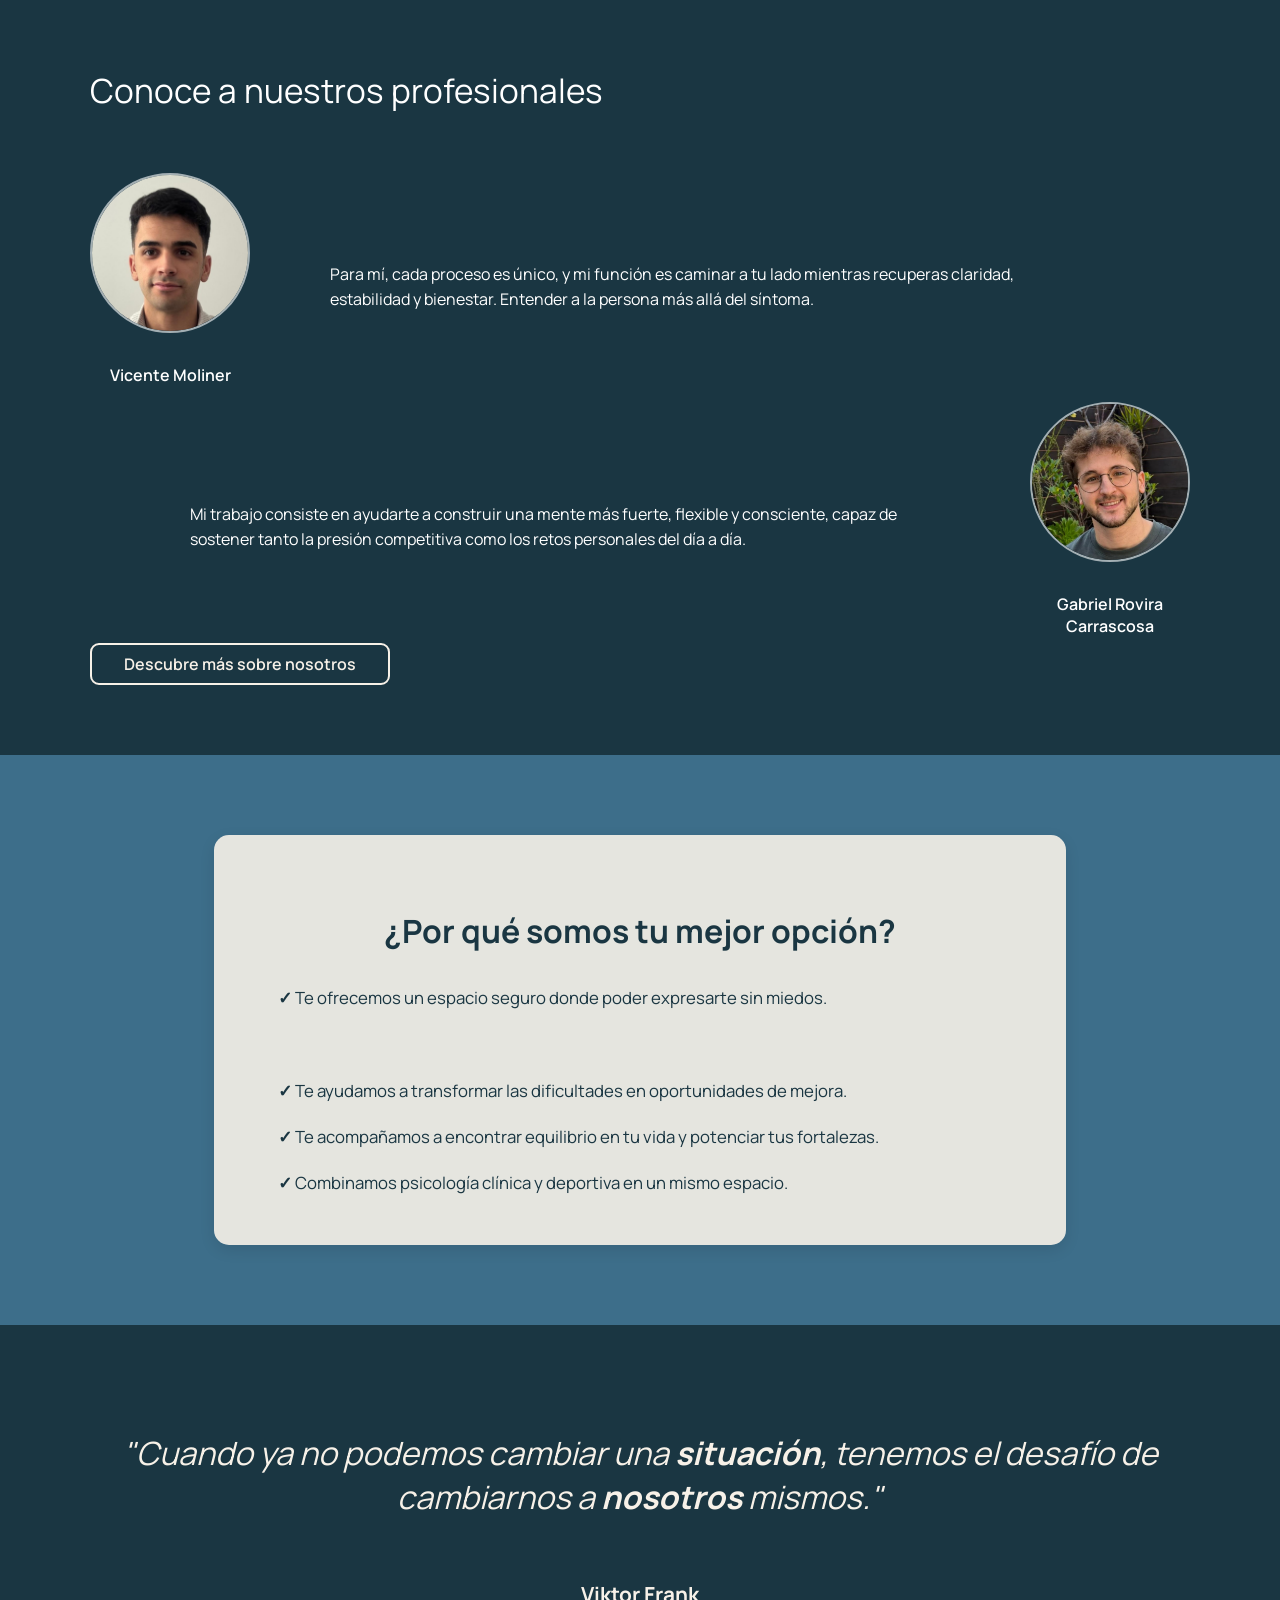
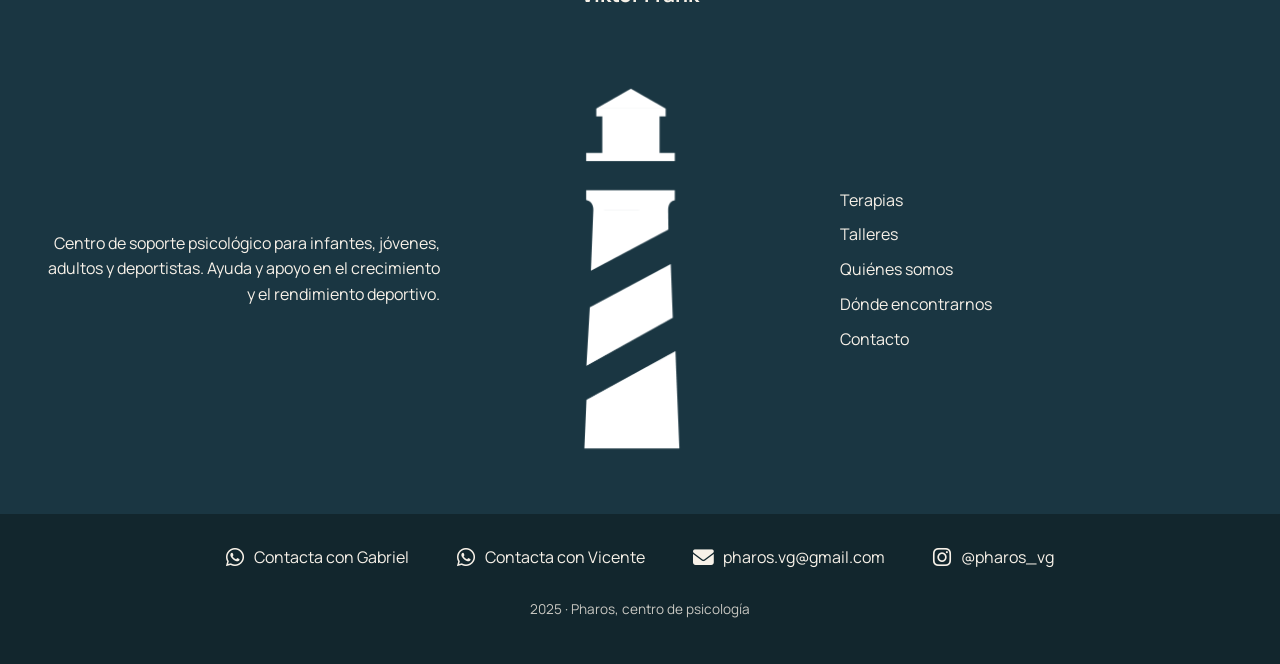
==== commit ace3a687: "update post revision" ====
--- a/index.html
+++ b/index.html
@@ -11,6 +11,7 @@
     <link href="https://fonts.googleapis.com/css2?family=Manrope:wght@400;500;600;700&display=swap" rel="stylesheet">
     <link rel="stylesheet" href="https://cdnjs.cloudflare.com/ajax/libs/font-awesome/6.6.0/css/all.min.css">
     <link rel="icon" type="image/png" href="assets/logo_temp.jpeg">
+    <link rel="stylesheet" href="https://cdn.jsdelivr.net/npm/aos@2.3.4/dist/aos.css">
 
 </head>
 
@@ -30,7 +31,6 @@
         display: flex;
         flex-direction: column;
     }
-
 
     /*HOME */
 
@@ -111,6 +111,8 @@
         justify-content: center;
         align-items: center;
         text-align: center;
+        margin-bottom: 2rem;
+
     }
 
     .ofrecemos-container {
@@ -305,7 +307,16 @@
         font-size: 1rem;
     }
 
-
+    .final-lista a {
+        text-decoration: none;
+        color: #F7F1E8;
+        font-size: 1rem;
+        transition: color 0.3s ease;
+    }
+
+    .final-lista a:hover {
+        color: #a7c1e4;
+    }
 
     .home-profesionales {
         /* ajusta al color que uses */
@@ -481,11 +492,11 @@
         }
 
         .profesional.gabriel {
-    padding-right: 0;
-    flex-direction: column;
-    padding-left: 0px;
-    margin-bottom: 2rem;
-}
+            padding-right: 0;
+            flex-direction: column;
+            padding-left: 0px;
+            margin-bottom: 2rem;
+        }
     }
 </style>
 
@@ -516,43 +527,52 @@
 
     <main>
         <section class="home-hero">
-            <div class="hero-container">
-                <h1 class="hero-titulo">Foco en lo esencial</h1>
-                <p class="hero-mini-text">Te acompañamos para que puedas alcanzar tu mejor versión, sin ruido.</p>
-                <p class="hero-big-text">
+            <div class="hero-container" data-aos="zoom-in" data-aos-duration="1200">
+                <h1 class="hero-titulo" data-aos="zoom-in" data-aos-duration="1200">Foco en lo esencial</h1>
+                <p class="hero-mini-text" data-aos="zoom-in" data-aos-delay="150">Te acompañamos para que puedas
+                    alcanzar tu mejor versión, sin ruido.</p>
+                <p class="hero-big-text" data-aos="zoom-in" data-aos-delay="300">
                     Creamos un espacio <strong> cálido</strong> y
                     <strong> seguro</strong> donde parar, poner en palabras
                     lo que sentimos y recuperar la <strong>dirección</strong>.
                 </p>
-                <a class="btn-hero" href="construccion.html">Contáctanos</a>
+                <a class="btn-hero" href="construccion.html" data-aos="zoom-in" data-aos-delay="450">Contáctanos</a>
             </div>
         </section>
 
+
         <section class="home-ofrecemos">
             <div class="ofrecemos-container">
-                <h2 class="ofrecemos-titulo">En Pharos te ofrecemos...</h2>
-                <h3>Terapias</h3>
+                <h2 class="ofrecemos-titulo" data-aos="zoom-out">En Pharos te ofrecemos...</h2>
+
+                <h3 data-aos="fade-up" data-aos-delay="100">Terapias</h3>
                 <ul>
-                    <li><button class="btn-terapia" id="btn-infante">Infanto-juvenil</button></li>
-                    <li><button class="btn-terapia" id="btn-adulto">Adulto/a</button></li>
-                    <li><button class="btn-terapia" id="btn-pareja">Parejas</button></li>
-                    <li><button class="btn-terapia" id="btn-sexologia">Sexología</button></li>
-                    <li><button class="btn-terapia" id="btn-drogodependencia">Drogodependencia</button></li>
-                    <li><button class="btn-terapia" id="btn-alimentacion">Trastorno Alimenticio</button></li>
-                    <li><button class="btn-deportiva" id="btn-deporte">Deportiva</button></li>
+                    <li data-aos="zoom-in"><button class="btn-terapia" id="btn-infante">Infanto-juvenil</button></li>
+                    <li data-aos="zoom-in"><button class="btn-terapia" id="btn-adulto">Adulto/a</button></li>
+                    <li data-aos="zoom-in"><button class="btn-terapia" id="btn-pareja">Parejas</button></li>
+                    <li data-aos="zoom-in"><button class="btn-terapia" id="btn-sexologia">Sexología</button></li>
+                    <li data-aos="zoom-in"><button class="btn-terapia"
+                            id="btn-drogodependencia">Drogodependencia</button></li>
+                    <li data-aos="zoom-in"><button class="btn-terapia" id="btn-alimentacion">Trastorno
+                            Alimenticio</button></li>
+                    <li data-aos="zoom-in"><button class="btn-deportiva" id="btn-deporte">Deportiva</button></li>
                 </ul>
-                <h3>Talleres</h3>
+
+                <h3 data-aos="fade-up" data-aos-delay="200">Talleres</h3>
                 <ul>
-                    <li><button class="btn-talleres" id="btn-taller1">Próximamente</button></li>
-                    <li><button class="btn-talleres" id="btn-taller2">Próximamente</button></li>
+                    <li data-aos="fade-up" data-aos-delay="300"><button class="btn-talleres"
+                            id="btn-taller1">Próximamente</button></li>
+                    <li data-aos="fade-up" data-aos-delay="400"><button class="btn-talleres"
+                            id="btn-taller2">Próximamente</button></li>
                 </ul>
             </div>
         </section>
 
         <section class="home-profesionales">
-            <div class="profesionales-container">
-                <h2>Conoce a nuestros profesionales</h2>
-                <div class="profesional vicente">
+            <div class="profesionales-container" data-aos="fade-up">
+                <h2 data-aos="fade-up" data-aos-delay="100">Conoce a nuestros profesionales</h2>
+
+                <div class="profesional vicente" data-aos="zoom-in-right" data-aos-duration="1200">
                     <div class="perfil">
                         <img src="assets/vicente.jpeg" alt="Vicente Moliner">
                         <p>Vicente Moliner</p>
@@ -562,7 +582,8 @@
                         estabilidad y bienestar. Entender a la persona más allá del síntoma.
                     </p>
                 </div>
-                <div class="profesional gabriel">
+
+                <div class="profesional gabriel" data-aos="zoom-in-left" data-aos-duration="1200">
                     <div class="perfil">
                         <img src="assets/gabi_perfil.jpeg" alt="Vicente Moliner">
                         <p>Gabriel Rovira Carrascosa</p>
@@ -572,60 +593,65 @@
                         de sostener tanto la presión competitiva como los retos personales del día a día.
                     </p>
                 </div>
-                <a class="btn-hero" href="quienes_somos.html">Descubre más sobre nosotros</a>
+
+                <a class="btn-hero" href="quienes_somos.html" data-aos="fade-up" data-aos-delay="200">
+                    Descubre más sobre nosotros
+                </a>
             </div>
         </section>
 
         <section class="home-opcion">
             <div class="opcion-container">
-                <h2>¿Por qué somos tu mejor opción?</h2>
+                <h2 data-aos="fade-up">¿Por qué somos tu mejor opción?</h2>
                 <ul>
-                    <li>
+                    <li data-aos="fade-up" data-aos-delay="100">
                         <p><strong>✓ </strong>Te ofrecemos un espacio seguro donde poder expresarte sin miedos.</p>
                     </li>
-                    <li>
+                    <li data-aos="fade-up" data-aos-delay="200">
                         <p><strong>✓ </strong>Priorizamos la transparencia, la cercanía y la calidez, para tu comodidad.
                         </p>
                     </li>
-                    <li>
+                    <li data-aos="fade-up" data-aos-delay="300">
                         <p><strong>✓ </strong>Te ayudamos a transformar las dificultades en oportunidades de mejora.</p>
                     </li>
-                    <li>
+                    <li data-aos="fade-up" data-aos-delay="400">
                         <p><strong>✓ </strong>Te acompañamos a encontrar equilibrio en tu vida y potenciar tus
                             fortalezas.</p>
                     </li>
-                    <li>
-                        <p><strong>✓ </strong>Combinamos psicología sanitaria y deportiva en un mismo espacio.</p>
+                    <li data-aos="fade-up" data-aos-delay="500">
+                        <p><strong>✓ </strong>Combinamos psicología clínica y deportiva en un mismo espacio.</p>
                     </li>
                 </ul>
             </div>
         </section>
 
         <section class="home-final">
-            <div class="final-container">
-                <h2 class="final-titulo">
-                    "Cuando ya no podemos cambiar una <strong>situación</strong>,
+            <div class="final-container" data-aos="fade-up">
+                <h2 class="final-titulo" data-aos="fade-up"> "Cuando ya no podemos cambiar una
+                    <strong>situación</strong>,
                     tenemos el desafío de cambiarnos a <strong>nosotros</strong> mismos."
                 </h2>
-                <h3>Viktor <strong>Frank</strong></h3>
-
-                <div class="faro-zona">
+                <h3 data-aos="fade-up" data-aos-delay="150">Viktor <strong>Frank</strong></h3>
+
+                <div class="faro-zona" data-aos="zoom-in" data-aos-delay="300">
                     <div class="final-content">
-                        <p class="texto1">
-                            Centro de soporte psicológico para infantes,
+                        <p class="texto1" data-aos="fade-up" data-aos-delay="450"> Centro de soporte psicológico para
+                            infantes,
                             jóvenes, adultos y deportistas. Ayuda y apoyo en
-                            el crecimiento y el rendimiento deportivo.
-                        </p>
-                        <div class="imagen">
-                            <img src="assets/logo_Blanco_faro.png" alt="Imagen del Faro">
+                            el crecimiento y el rendimiento deportivo.</p>
+
+                        <div class="imagen" data-aos="zoom-in" data-aos-delay="600">
+                            <img src="assets/logo_Blanco_faro.png">
                         </div>
 
                         <ul class="final-lista">
-                            <li>Terapias</li>
-                            <li>Talleres</li>
-                            <li>Quiénes somos</li>
-                            <li>Dónde encontrarnos</li>
-                            <li>Contacto</li>
+                            <li data-aos="fade-left" data-aos-delay="650"><a href="terapias.html">Terapias</a></li>
+                            <li data-aos="fade-left" data-aos-delay="700"><a href="construccion.html">Talleres</a></li>
+                            <li data-aos="fade-left" data-aos-delay="750"><a href="quienes_somos.html">Quiénes somos</a>
+                            </li>
+                            <li data-aos="fade-left" data-aos-delay="800"><a href="donde_encontrarnos.html">Dónde
+                                    encontrarnos</a></li>
+                            <li data-aos="fade-left" data-aos-delay="850"><a href="construccion.html">Contacto</a></li>
                         </ul>
                     </div>
                 </div>
@@ -668,6 +694,10 @@
     </footer>
 
     <script src="script.js"></script>
+    <script src="https://cdn.jsdelivr.net/npm/aos@2.3.4/dist/aos.js"></script>
+    <script>
+        AOS.init();
+    </script>
 
 </body>
 
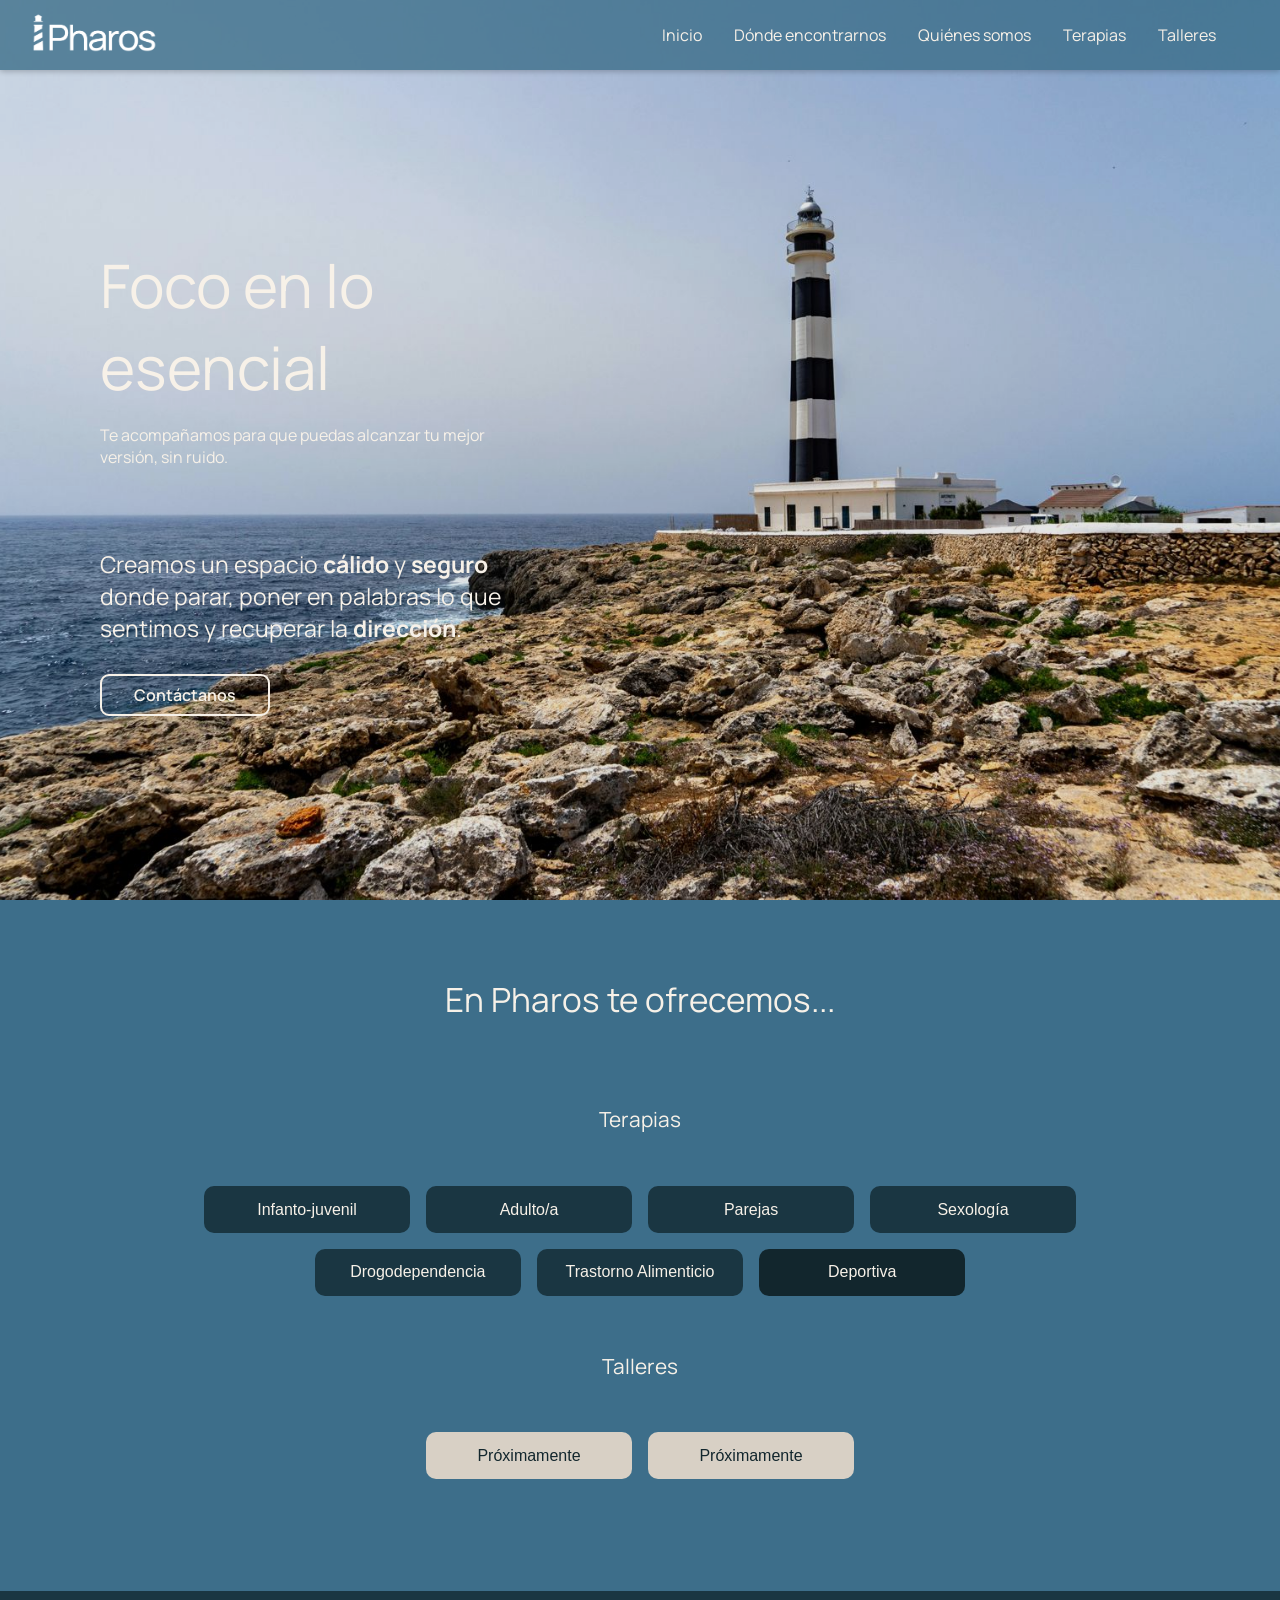
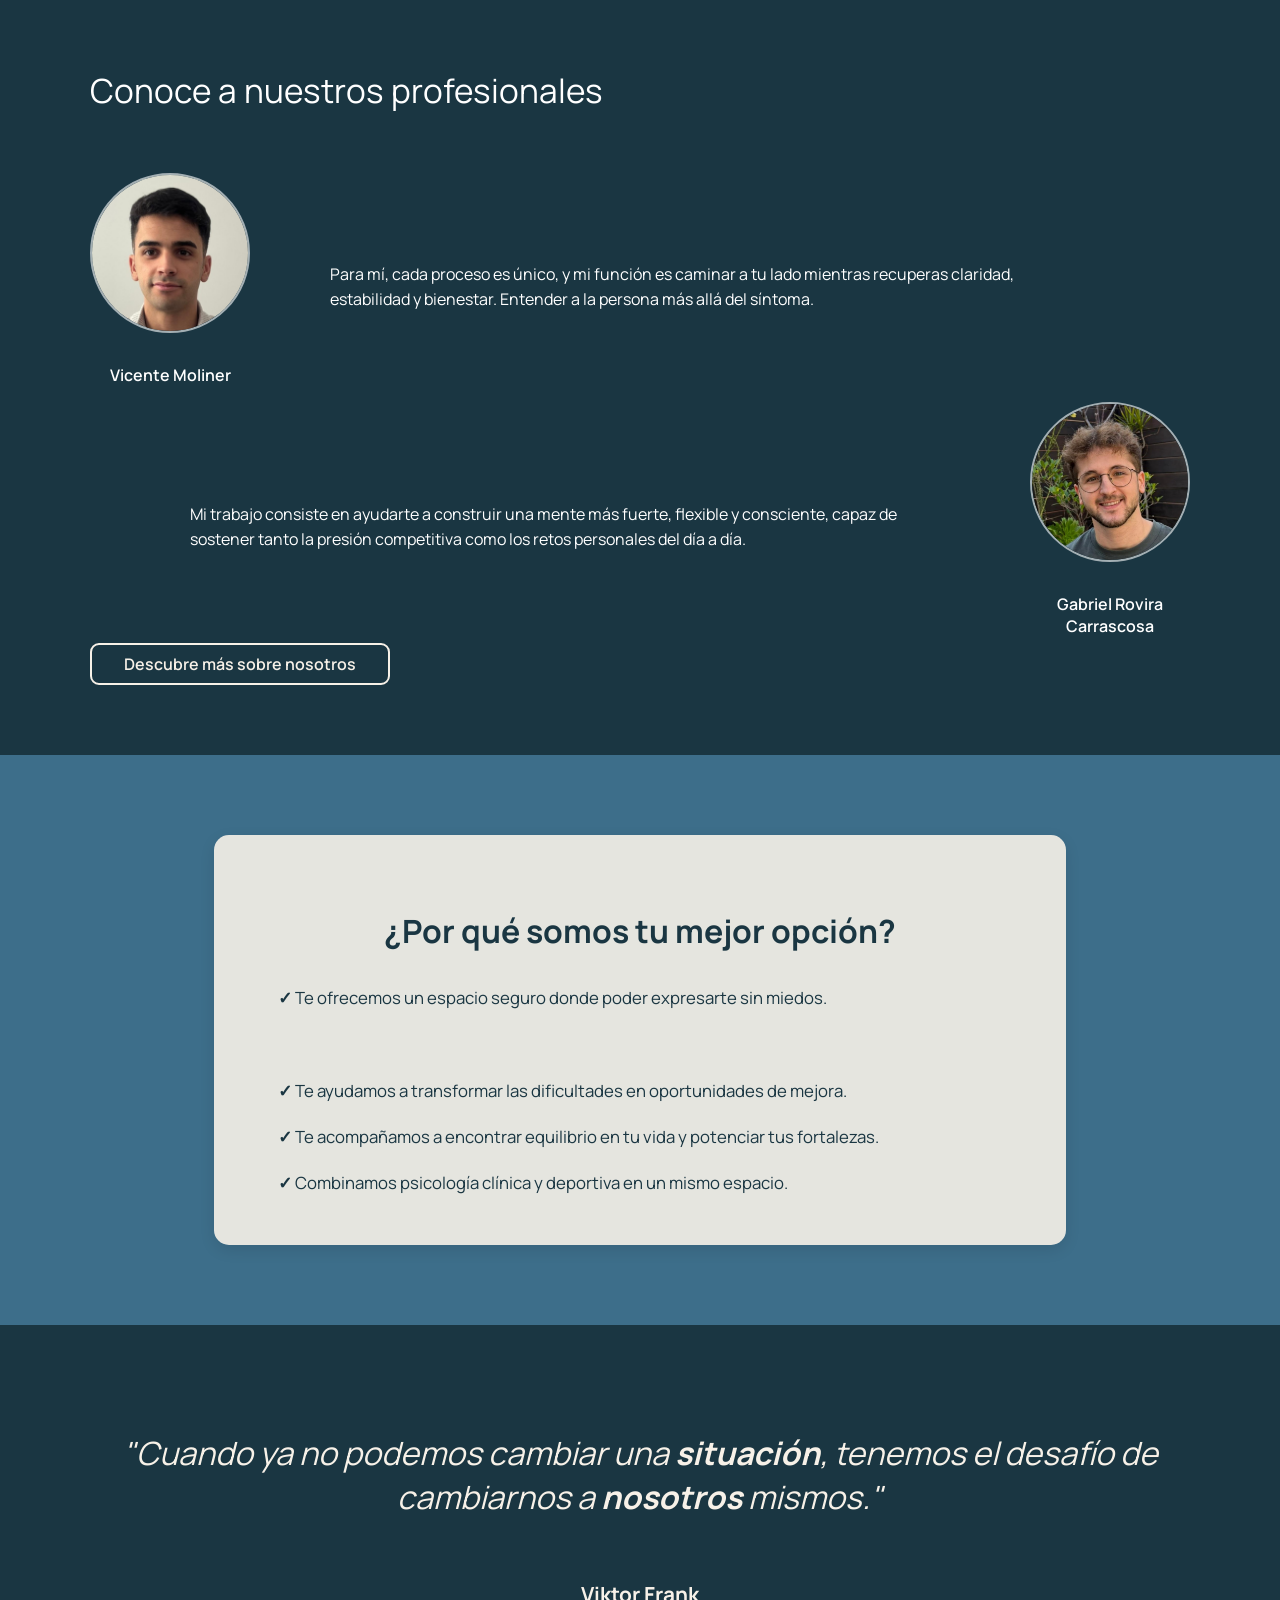
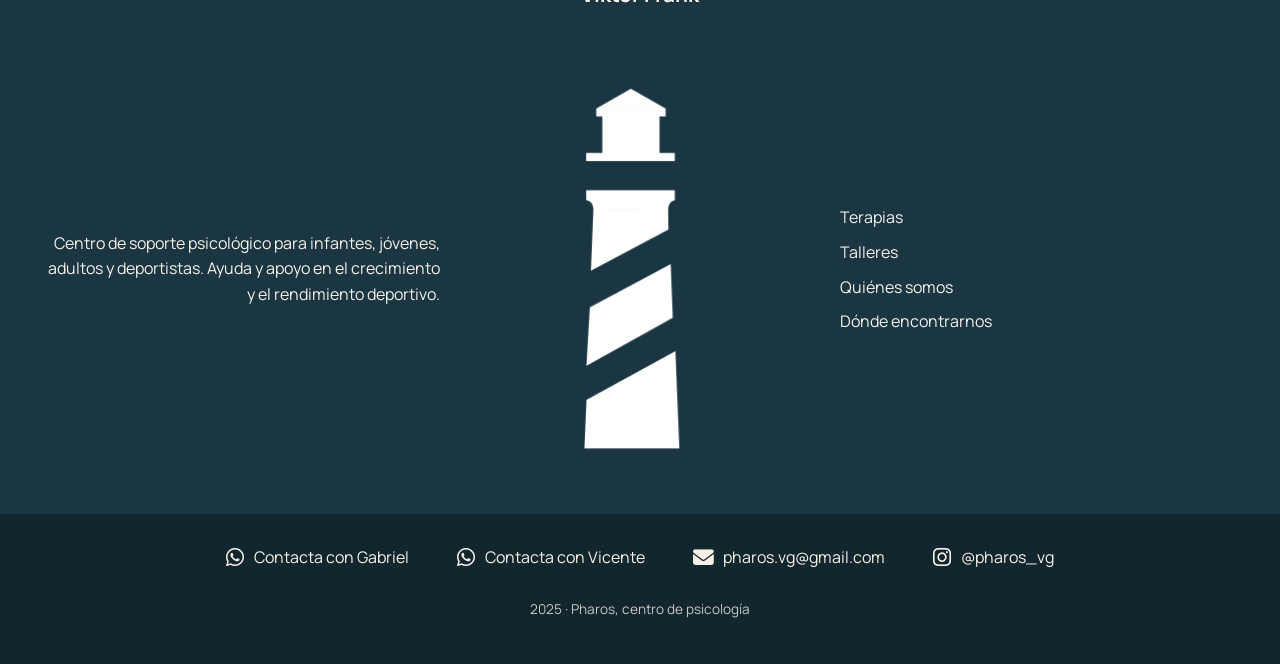
==== commit 97633302: "update" ====
--- a/index.html
+++ b/index.html
@@ -10,8 +10,10 @@
     <link rel="preconnect" href="https://fonts.gstatic.com" crossorigin>
     <link href="https://fonts.googleapis.com/css2?family=Manrope:wght@400;500;600;700&display=swap" rel="stylesheet">
     <link rel="stylesheet" href="https://cdnjs.cloudflare.com/ajax/libs/font-awesome/6.6.0/css/all.min.css">
-    <link rel="icon" type="image/png" href="assets/logo_temp.jpeg">
+    <link rel="icon" type="image/png" href="assets/favicon.jpg">
     <link rel="stylesheet" href="https://cdn.jsdelivr.net/npm/aos@2.3.4/dist/aos.css">
+    <link rel="icon" href="/favicon.jpg" sizes="48x48">
+
 
 </head>
 
@@ -511,7 +513,7 @@
                 <li><a href="index.html">Inicio</a></li>
                 <li><a href="donde_encontrarnos.html">Dónde encontrarnos</a></li>
                 <li><a href="quienes_somos.html">Quiénes somos</a></li>
-                <li><a href="construccion.html">Contacto</a></li>
+          <!--      <li><a href="construccion.html">Contacto</a></li> -->
                 <li><a href="terapias.html">Terapias</a></li>
                 <li><a href="construccion.html">Talleres</a></li>
             </ul>
@@ -651,7 +653,7 @@
                             </li>
                             <li data-aos="fade-left" data-aos-delay="800"><a href="donde_encontrarnos.html">Dónde
                                     encontrarnos</a></li>
-                            <li data-aos="fade-left" data-aos-delay="850"><a href="construccion.html">Contacto</a></li>
+                        <!--   <li data-aos="fade-left" data-aos-delay="850"><a href="construccion.html">Contacto</a></li> --> 
                         </ul>
                     </div>
                 </div>
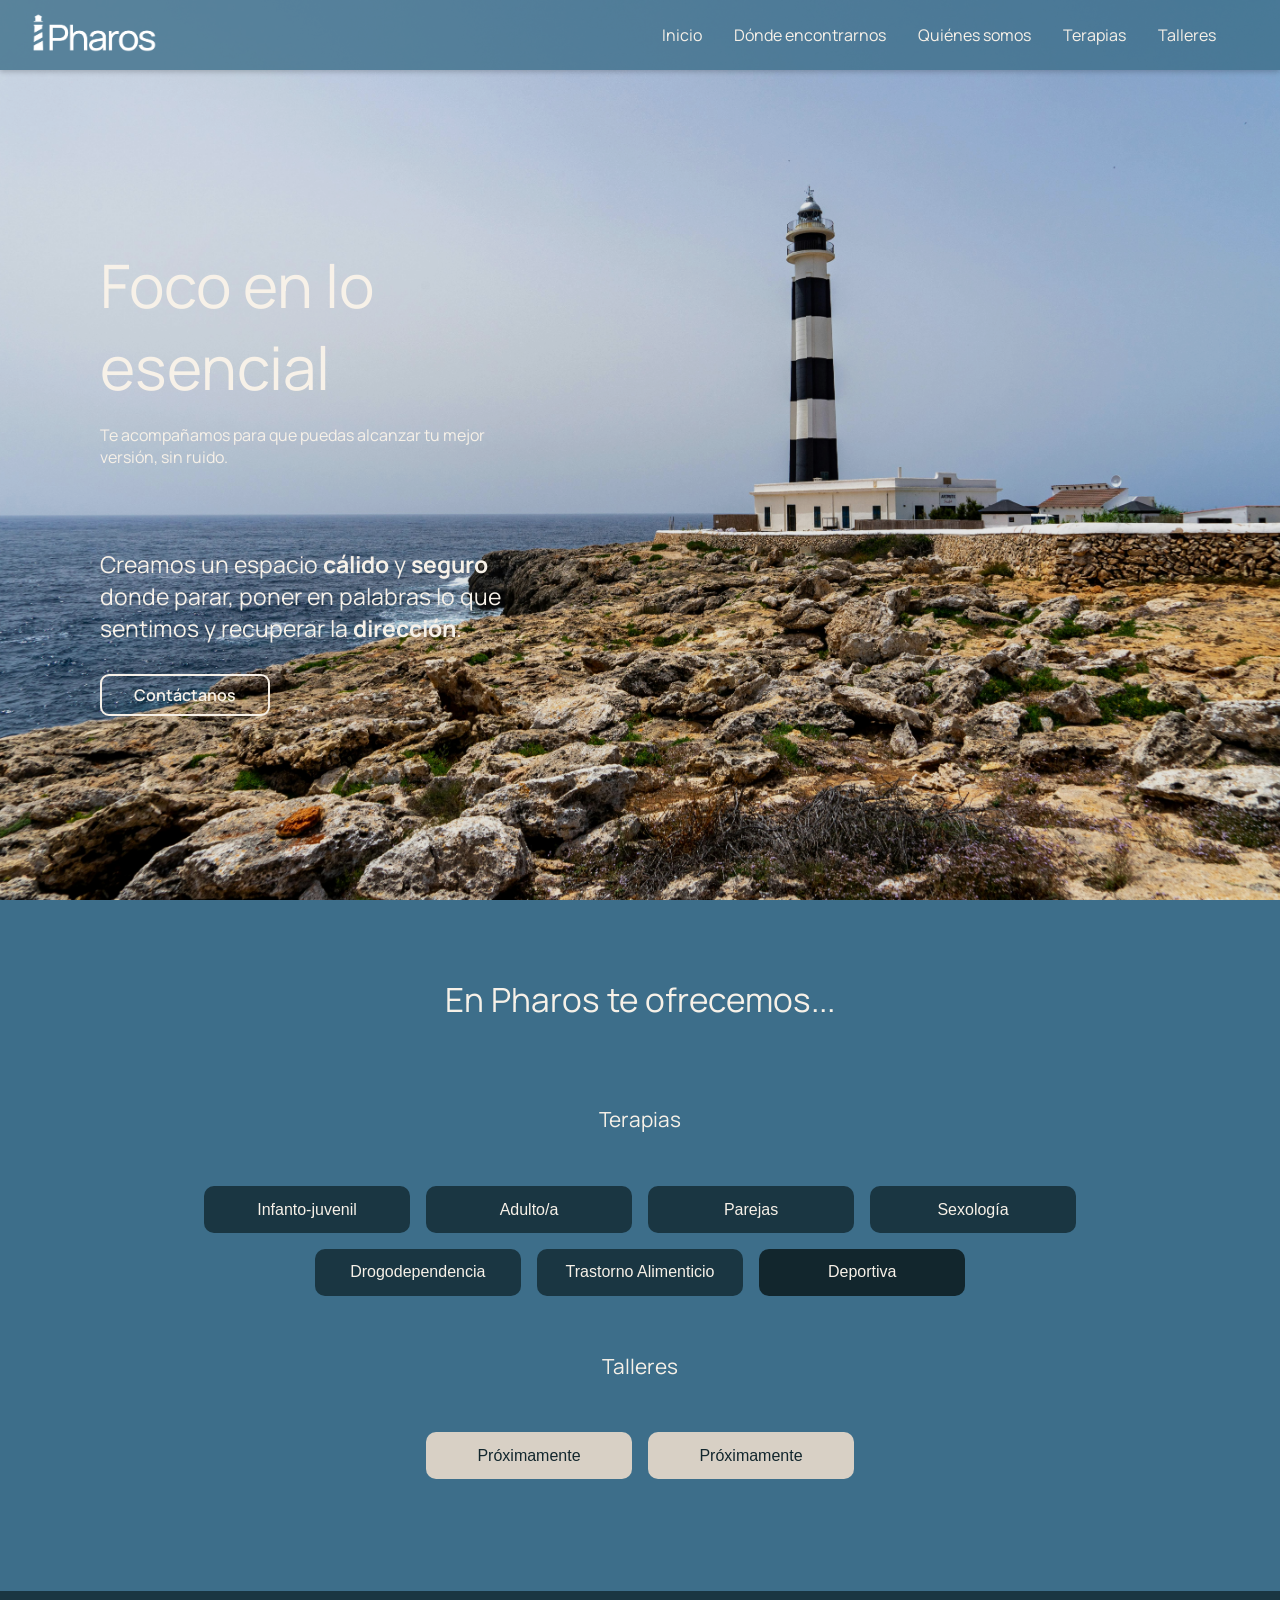
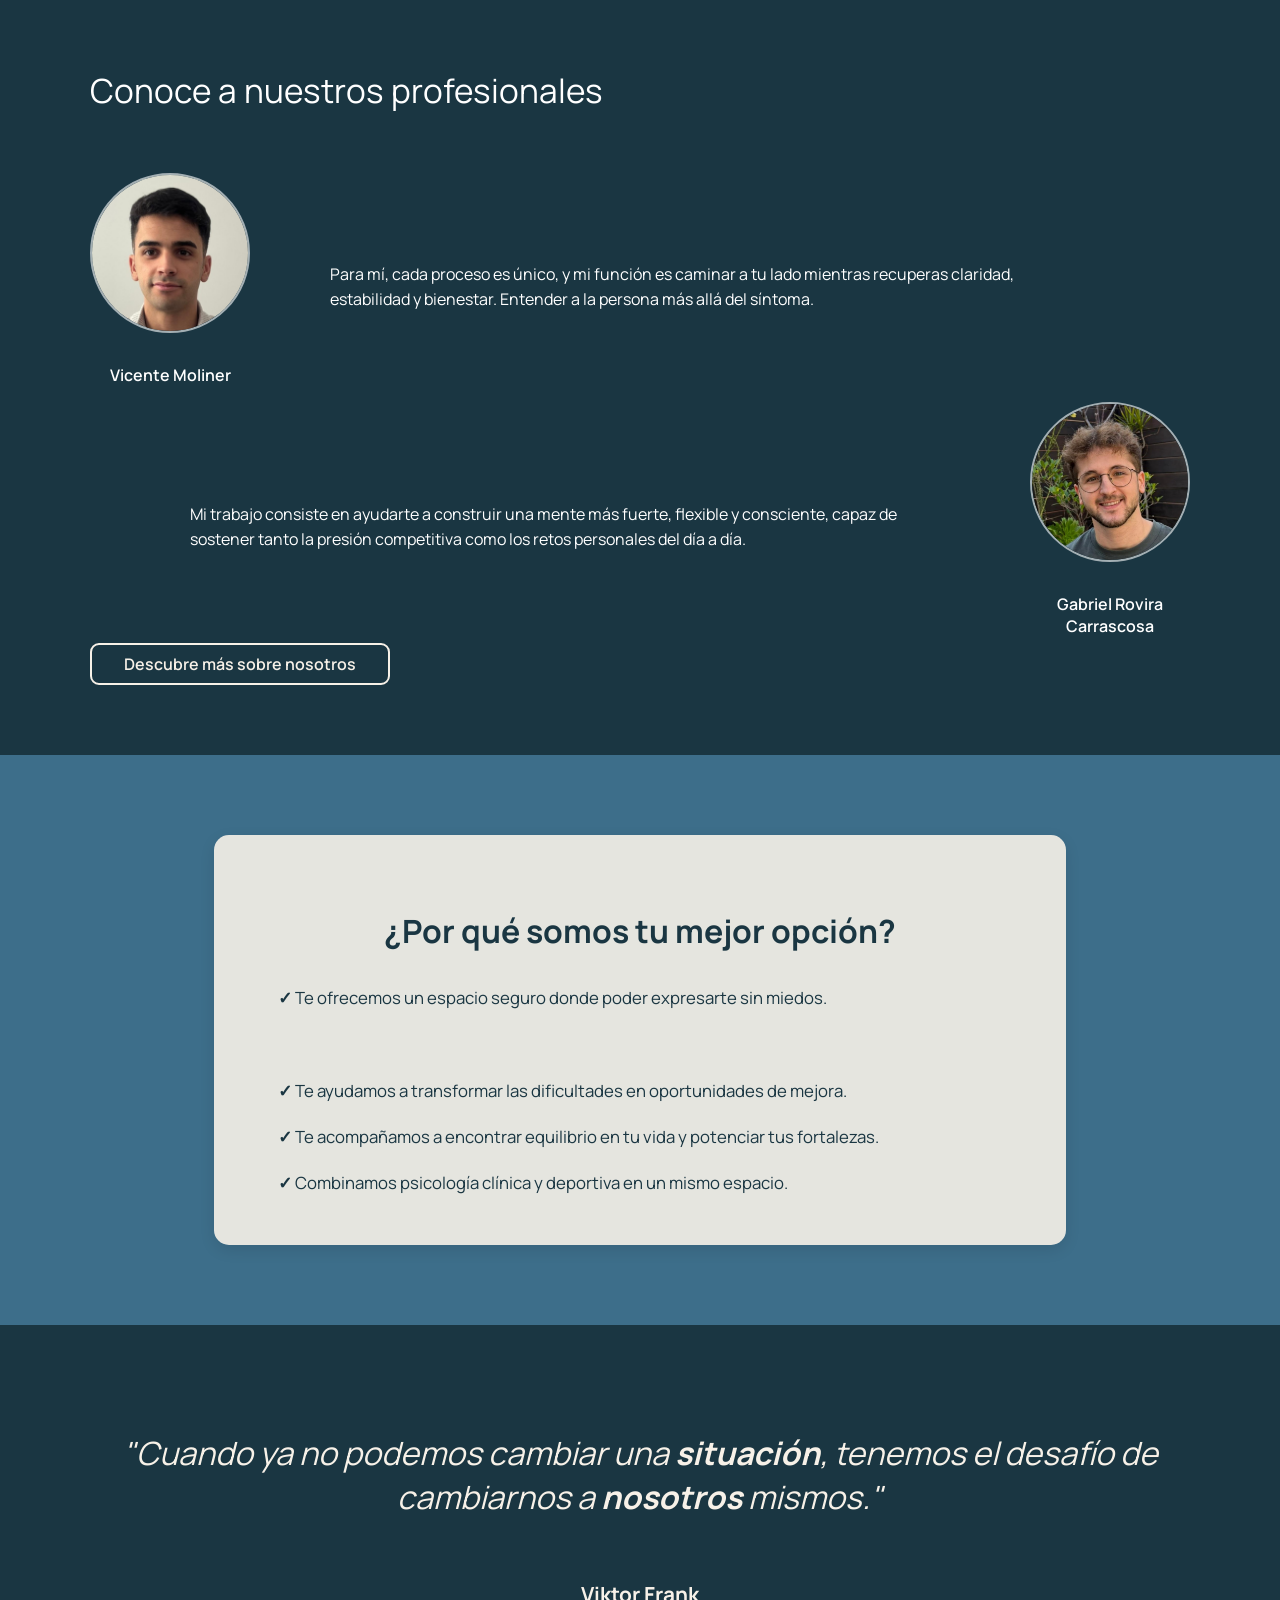
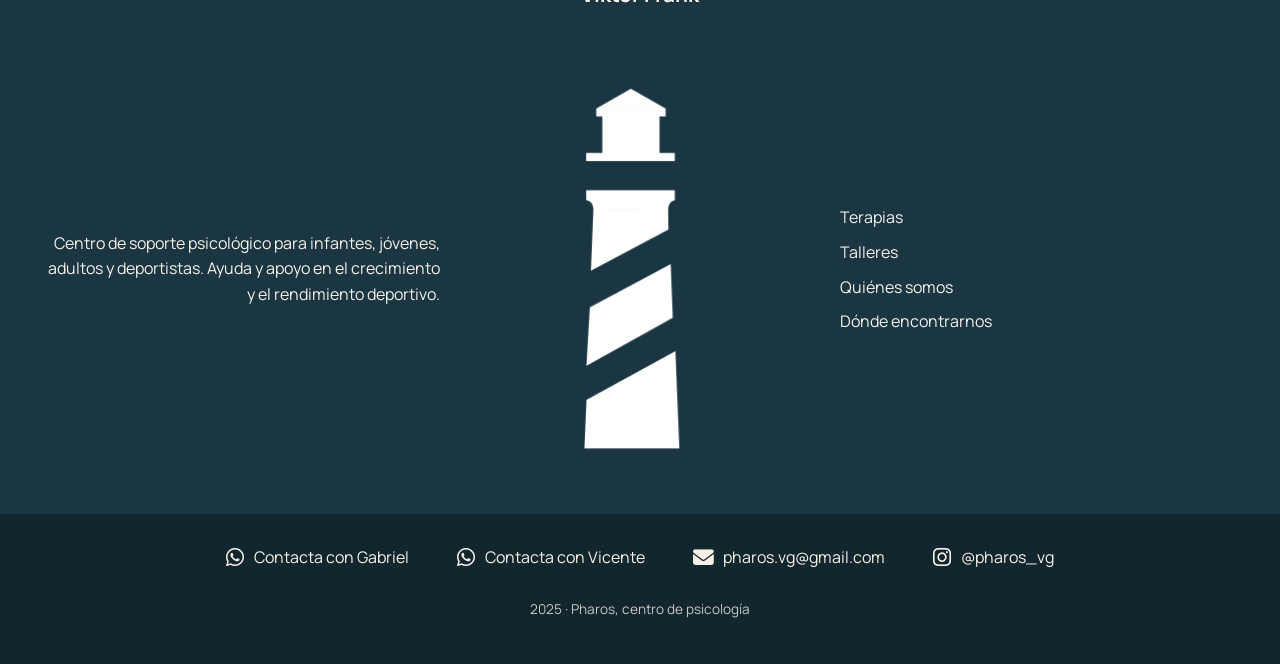
==== commit 8349e338: "fotos" ====
--- a/index.html
+++ b/index.html
@@ -39,7 +39,7 @@
     /*Section 1 Home - Pharos Foco en lo esencial*/
 
     .home-hero {
-        background-image: url('assets/faro_home.jpeg');
+        background-image: url('assets/faro_home.jpg');
         background-size: cover;
         background-repeat: no-repeat;
         background-position: center;
